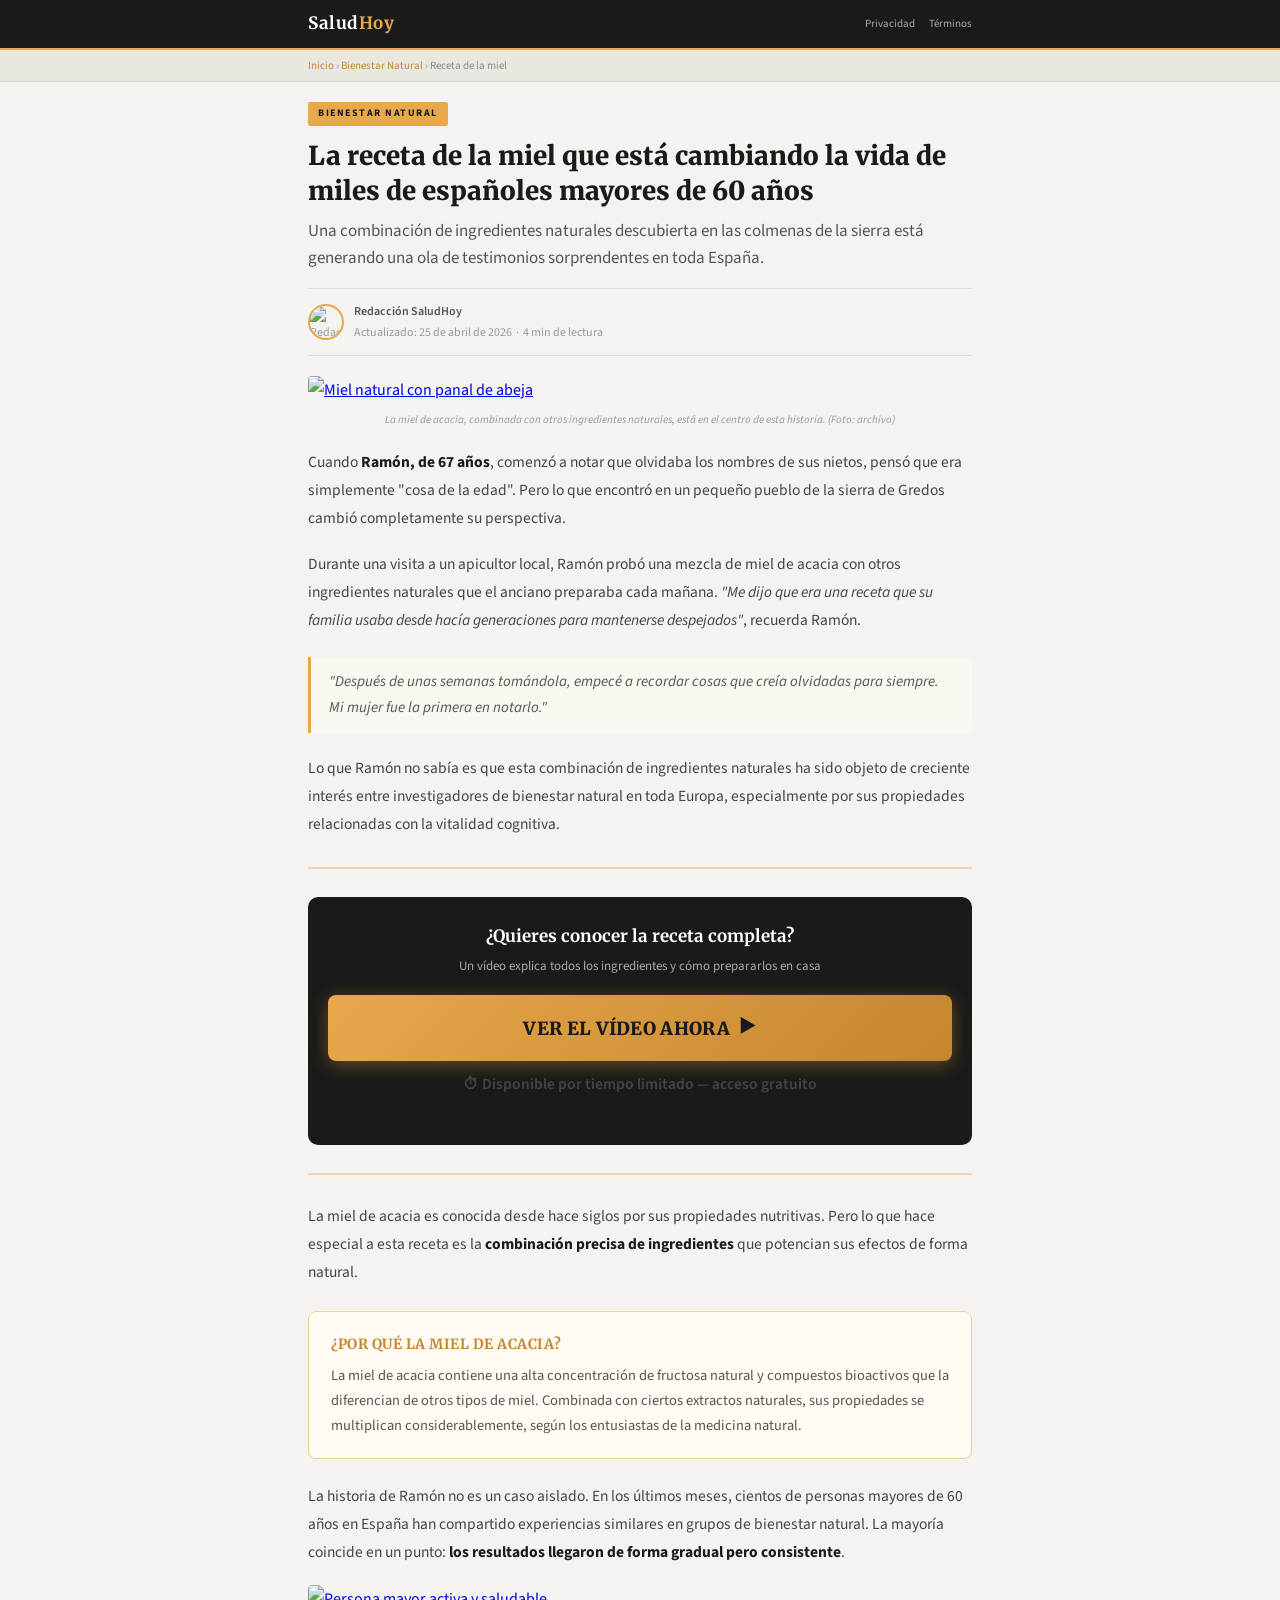
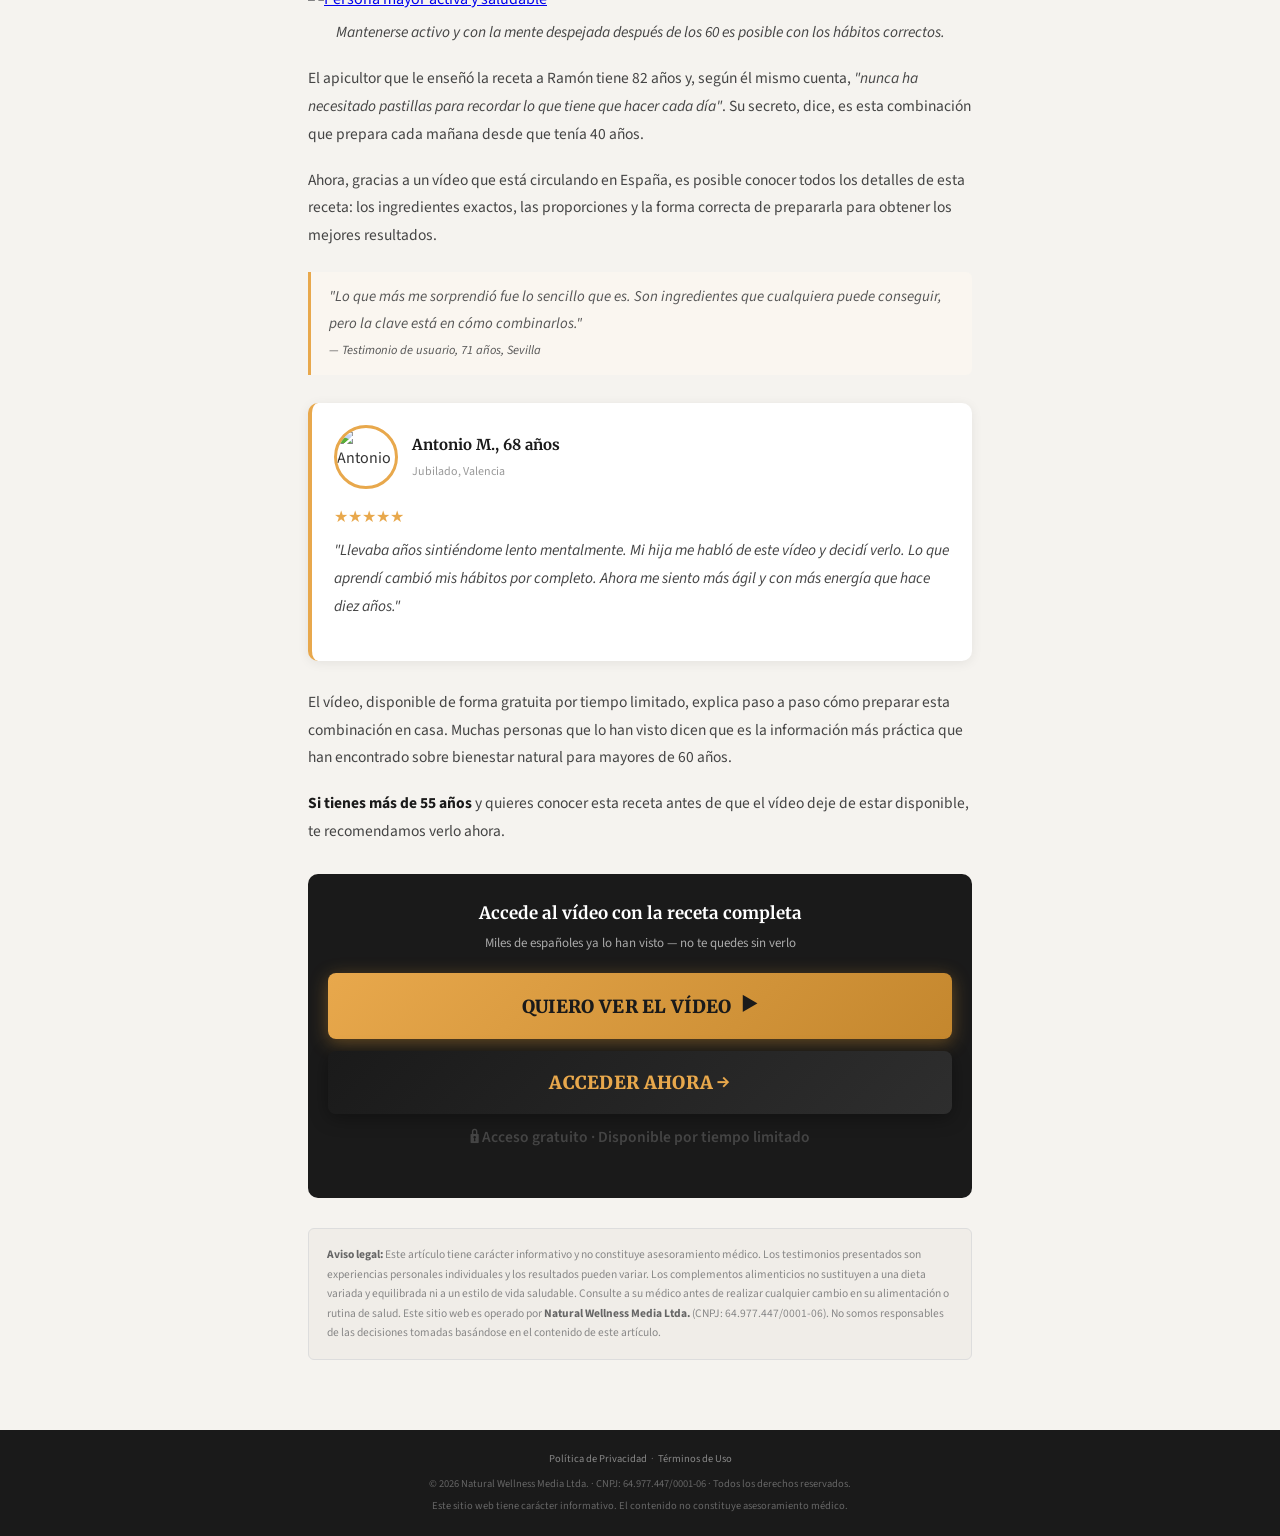
==== es_memoria_pre/index.html @ 2eeccb38 "Add Espanha memoria VSL05 - pre + vsl" ====
<!DOCTYPE html>
<html lang="es">
<head>
<meta charset="UTF-8">
<meta name="viewport" content="width=device-width, initial-scale=1.0">
<meta name="robots" content="noindex, nofollow">
<title>La receta de la miel que está cambiando la vida de miles de españoles mayores de 60 años</title>
<link rel="preconnect" href="https://fonts.googleapis.com">
<link rel="preconnect" href="https://fonts.gstatic.com" crossorigin>
<link href="https://fonts.googleapis.com/css2?family=Merriweather:ital,wght@0,400;0,700;0,900;1,400&family=Source+Sans+3:wght@300;400;500;600;700&display=swap" rel="stylesheet">
<style>
*{margin:0;padding:0;box-sizing:border-box}
body{font-family:'Source Sans 3',sans-serif;background:#f5f3ef;color:#333;font-size:16px;line-height:1.75}

/* TOPBAR */
.topbar{background:#1a1a1a;padding:9px 0;border-bottom:2px solid #e8a84c}
.topbar-inner{max-width:700px;margin:0 auto;padding:0 18px;display:flex;align-items:center;justify-content:space-between}
.topbar-logo{font-family:'Merriweather',serif;font-size:17px;color:#fff;font-weight:700;letter-spacing:.5px}
.topbar-logo span{color:#e8a84c}
.topbar-nav{font-size:11px;color:#aaa;display:flex;gap:14px}
.topbar-nav a{color:#aaa;text-decoration:none}
.topbar-nav a:hover{color:#e8a84c}

/* BREADCRUMB */
.breadcrumb-bar{background:#eae7e0;border-bottom:1px solid #d8d3c8;padding:6px 0}
.breadcrumb-inner{max-width:700px;margin:0 auto;padding:0 18px;font-size:11px;color:#888}
.breadcrumb-inner a{color:#c4872e;text-decoration:none}

/* ARTICLE WRAPPER */
.article-wrap{max-width:700px;margin:0 auto;padding:0 18px 60px}

/* CATEGORY TAG */
.category-tag{display:inline-block;background:#e8a84c;color:#1a1a1a;font-size:10px;font-weight:700;letter-spacing:1.5px;text-transform:uppercase;padding:3px 10px;margin:20px 0 12px;border-radius:2px}

/* HEADLINE */
.article-title{font-family:'Merriweather',serif;font-size:26px;line-height:1.35;color:#1a1a1a;font-weight:900;margin-bottom:10px}
.article-subtitle{font-size:17px;color:#555;line-height:1.6;margin-bottom:16px;font-weight:400}

/* META */
.article-meta{display:flex;align-items:center;gap:10px;font-size:12px;color:#999;padding:12px 0;border-top:1px solid #ddd;border-bottom:1px solid #ddd;margin-bottom:20px}
.meta-avatar{width:36px;height:36px;border-radius:50%;object-fit:cover;border:2px solid #e8a84c}
.meta-author{font-weight:600;color:#555}

/* HERO IMAGE */
.hero-img-wrap{margin-bottom:6px;border-radius:4px;overflow:hidden;display:block}
.hero-img-wrap img{width:100%;display:block;transition:opacity .2s}
.hero-img-wrap:hover img{opacity:.92}
.img-caption{font-size:11px;color:#999;text-align:center;margin-bottom:20px;font-style:italic}

/* BODY TEXT */
.article-body p{margin-bottom:18px;font-size:15.5px;color:#444;line-height:1.8}
.article-body strong{color:#1a1a1a}
.article-body blockquote{border-left:3px solid #e8a84c;padding:12px 18px;background:#faf6f0;margin:22px 0;font-style:italic;color:#555;font-size:15px;border-radius:0 6px 6px 0}

/* SECTION DIVIDER */
.section-divider{border:none;border-top:2px solid #e8a84c;margin:28px 0;opacity:.4}

/* CTA BUTTON — GIANT */
.cta-block{margin:28px 0;text-align:center}
.cta-block-dark{background:#1a1a1a;border-radius:10px;padding:28px 20px;margin:28px 0;text-align:center}
.cta-block-dark .cta-headline{font-family:'Merriweather',serif;font-size:17px;color:#fff;font-weight:700;margin-bottom:6px;line-height:1.4}
.cta-block-dark .cta-sub{font-size:13px;color:#aaa;margin-bottom:18px}
.btn-giant{display:block;background:linear-gradient(135deg,#e8a84c 0%,#c4872e 100%);color:#1a1a1a;font-family:'Merriweather',serif;font-size:18px;font-weight:900;text-align:center;padding:20px 28px;border-radius:8px;text-decoration:none;letter-spacing:.3px;line-height:1.3;box-shadow:0 4px 18px rgba(196,135,46,.45);transition:transform .15s,box-shadow .15s;border:none;cursor:pointer}
.btn-giant:hover{transform:translateY(-2px);box-shadow:0 7px 24px rgba(196,135,46,.55)}
.btn-giant-alt{display:block;background:linear-gradient(135deg,#1a1a1a 0%,#2e2e2e 100%);color:#e8a84c;font-family:'Merriweather',serif;font-size:18px;font-weight:900;text-align:center;padding:20px 28px;border-radius:8px;text-decoration:none;letter-spacing:.3px;line-height:1.3;box-shadow:0 4px 18px rgba(0,0,0,.35);transition:transform .15s,box-shadow .15s;border:none;cursor:pointer;margin-top:12px}
.btn-giant-alt:hover{transform:translateY(-2px);box-shadow:0 7px 24px rgba(0,0,0,.45)}
.btn-arrow{font-size:20px;margin-left:6px}
.cta-urgency{font-size:12px;color:#c4872e;margin-top:10px;font-weight:600}

/* HIGHLIGHT BOX */
.highlight-box{background:#fffbf3;border:1px solid #e8d5a0;border-radius:8px;padding:20px 22px;margin:24px 0}
.highlight-box .hb-title{font-family:'Merriweather',serif;font-size:14px;color:#c4872e;font-weight:700;margin-bottom:8px;text-transform:uppercase;letter-spacing:.5px}
.highlight-box p{font-size:14.5px;color:#555;margin-bottom:0;line-height:1.7}

/* TESTIMONIAL */
.testimonial-block{background:#fff;border-radius:10px;padding:22px;margin:28px 0;box-shadow:0 2px 12px rgba(0,0,0,.07);border-left:4px solid #e8a84c}
.testimonial-header{display:flex;align-items:center;gap:14px;margin-bottom:14px}
.testimonial-avatar{width:64px;height:64px;border-radius:50%;object-fit:cover;border:3px solid #e8a84c}
.testimonial-info{flex:1}
.testimonial-name{font-family:'Merriweather',serif;font-size:15px;font-weight:700;color:#1a1a1a}
.testimonial-age{font-size:12px;color:#999;margin-top:2px}
.testimonial-stars{color:#e8a84c;font-size:16px;margin-bottom:6px}
.testimonial-text{font-size:14.5px;color:#555;line-height:1.75;font-style:italic}

/* DISCLAIMER */
.disclaimer{background:#f0ede8;border-radius:6px;padding:16px 18px;margin:30px 0 10px;font-size:11.5px;color:#888;line-height:1.7;border:1px solid #ddd}
.disclaimer strong{color:#666}

/* FOOTER */
footer{background:#1a1a1a;padding:20px 0;text-align:center}
footer .footer-inner{max-width:700px;margin:0 auto;padding:0 18px}
footer p{font-size:10.5px;color:#666;line-height:1.8}
footer a{color:#888;text-decoration:none}
footer a:hover{color:#e8a84c}

@media(max-width:600px){
.article-title{font-size:21px}
.btn-giant,.btn-giant-alt{font-size:16px;padding:18px 20px}
.topbar-nav{display:none}
}
</style>
</head>
<body>

<!-- TOPBAR -->
<div class="topbar">
  <div class="topbar-inner">
    <div class="topbar-logo">Salud<span>Hoy</span></div>
    <nav class="topbar-nav">
      <a href="privacy.html">Privacidad</a>
      <a href="terms.html">Términos</a>
    </nav>
  </div>
</div>

<!-- BREADCRUMB -->
<div class="breadcrumb-bar">
  <div class="breadcrumb-inner">
    <a href="#">Inicio</a> &rsaquo; <a href="#">Bienestar Natural</a> &rsaquo; Receta de la miel
  </div>
</div>

<!-- ARTICLE -->
<div class="article-wrap">
  <span class="category-tag">Bienestar Natural</span>

  <h1 class="article-title">La receta de la miel que está cambiando la vida de miles de españoles mayores de 60 años</h1>
  <p class="article-subtitle">Una combinación de ingredientes naturales descubierta en las colmenas de la sierra está generando una ola de testimonios sorprendentes en toda España.</p>

  <div class="article-meta">
    <img src="https://images.unsplash.com/photo-1607990281513-2c110a25bd8c?w=80&q=80" alt="Redacción" class="meta-avatar">
    <div>
      <div class="meta-author">Redacción SaludHoy</div>
      <div>Actualizado: 25 de abril de 2026 &nbsp;·&nbsp; 4 min de lectura</div>
    </div>
  </div>

  <!-- HERO IMAGE -->
  <a href="https://lp.sistemaprofit.shop/preclick" class="hero-img-wrap">
    <img src="https://images.unsplash.com/photo-1558642452-9d2a7deb7f62?w=700&q=85" alt="Miel natural con panal de abeja">
  </a>
  <p class="img-caption">La miel de acacia, combinada con otros ingredientes naturales, está en el centro de esta historia. (Foto: archivo)</p>

  <div class="article-body">

    <p>Cuando <strong>Ramón, de 67 años</strong>, comenzó a notar que olvidaba los nombres de sus nietos, pensó que era simplemente "cosa de la edad". Pero lo que encontró en un pequeño pueblo de la sierra de Gredos cambió completamente su perspectiva.</p>

    <p>Durante una visita a un apicultor local, Ramón probó una mezcla de miel de acacia con otros ingredientes naturales que el anciano preparaba cada mañana. <em>"Me dijo que era una receta que su familia usaba desde hacía generaciones para mantenerse despejados"</em>, recuerda Ramón.</p>

    <blockquote>"Después de unas semanas tomándola, empecé a recordar cosas que creía olvidadas para siempre. Mi mujer fue la primera en notarlo."</blockquote>

    <p>Lo que Ramón no sabía es que esta combinación de ingredientes naturales ha sido objeto de creciente interés entre investigadores de bienestar natural en toda Europa, especialmente por sus propiedades relacionadas con la vitalidad cognitiva.</p>

    <hr class="section-divider">

    <!-- CTA 1 — PRIMERA DOBRA -->
    <div class="cta-block-dark">
      <div class="cta-headline">¿Quieres conocer la receta completa?</div>
      <div class="cta-sub">Un vídeo explica todos los ingredientes y cómo prepararlos en casa</div>
      <a href="https://lp.sistemaprofit.shop/preclick" class="btn-giant">VER EL VÍDEO AHORA <span class="btn-arrow">&#9654;</span></a>
      <p class="cta-urgency">&#9201; Disponible por tiempo limitado — acceso gratuito</p>
    </div>

    <hr class="section-divider">

    <p>La miel de acacia es conocida desde hace siglos por sus propiedades nutritivas. Pero lo que hace especial a esta receta es la <strong>combinación precisa de ingredientes</strong> que potencian sus efectos de forma natural.</p>

    <div class="highlight-box">
      <div class="hb-title">¿Por qué la miel de acacia?</div>
      <p>La miel de acacia contiene una alta concentración de fructosa natural y compuestos bioactivos que la diferencian de otros tipos de miel. Combinada con ciertos extractos naturales, sus propiedades se multiplican considerablemente, según los entusiastas de la medicina natural.</p>
    </div>

    <p>La historia de Ramón no es un caso aislado. En los últimos meses, cientos de personas mayores de 60 años en España han compartido experiencias similares en grupos de bienestar natural. La mayoría coincide en un punto: <strong>los resultados llegaron de forma gradual pero consistente</strong>.</p>

    <!-- HERO IMAGE 2 -->
    <a href="https://lp.sistemaprofit.shop/preclick" class="hero-img-wrap">
      <img src="https://images.unsplash.com/photo-1587049352846-4a222e784d38?w=700&q=85" alt="Persona mayor activa y saludable">
    </a>
    <p class="img-caption">Mantenerse activo y con la mente despejada después de los 60 es posible con los hábitos correctos.</p>

    <p>El apicultor que le enseñó la receta a Ramón tiene 82 años y, según él mismo cuenta, <em>"nunca ha necesitado pastillas para recordar lo que tiene que hacer cada día"</em>. Su secreto, dice, es esta combinación que prepara cada mañana desde que tenía 40 años.</p>

    <p>Ahora, gracias a un vídeo que está circulando en España, es posible conocer todos los detalles de esta receta: los ingredientes exactos, las proporciones y la forma correcta de prepararla para obtener los mejores resultados.</p>

    <blockquote>"Lo que más me sorprendió fue lo sencillo que es. Son ingredientes que cualquiera puede conseguir, pero la clave está en cómo combinarlos."<br><small>— Testimonio de usuario, 71 años, Sevilla</small></blockquote>

    <!-- TESTIMONIAL -->
    <div class="testimonial-block">
      <div class="testimonial-header">
        <img src="https://images.unsplash.com/photo-1553867745-6e447ef6594c?w=120&q=80" alt="Antonio M." class="testimonial-avatar">
        <div class="testimonial-info">
          <div class="testimonial-name">Antonio M., 68 años</div>
          <div class="testimonial-age">Jubilado, Valencia</div>
        </div>
      </div>
      <div class="testimonial-stars">&#9733;&#9733;&#9733;&#9733;&#9733;</div>
      <p class="testimonial-text">"Llevaba años sintiéndome lento mentalmente. Mi hija me habló de este vídeo y decidí verlo. Lo que aprendí cambió mis hábitos por completo. Ahora me siento más ágil y con más energía que hace diez años."</p>
    </div>

    <p>El vídeo, disponible de forma gratuita por tiempo limitado, explica paso a paso cómo preparar esta combinación en casa. Muchas personas que lo han visto dicen que es la información más práctica que han encontrado sobre bienestar natural para mayores de 60 años.</p>

    <p><strong>Si tienes más de 55 años</strong> y quieres conocer esta receta antes de que el vídeo deje de estar disponible, te recomendamos verlo ahora.</p>

    <!-- CTA 2 — FINAL -->
    <div class="cta-block-dark">
      <div class="cta-headline">Accede al vídeo con la receta completa</div>
      <div class="cta-sub">Miles de españoles ya lo han visto — no te quedes sin verlo</div>
      <a href="https://lp.sistemaprofit.shop/preclick" class="btn-giant">QUIERO VER EL VÍDEO <span class="btn-arrow">&#9654;</span></a>
      <a href="https://lp.sistemaprofit.shop/preclick" class="btn-giant-alt">ACCEDER AHORA &rarr;</a>
      <p class="cta-urgency">&#128274; Acceso gratuito · Disponible por tiempo limitado</p>
    </div>

  </div><!-- /article-body -->

  <!-- DISCLAIMER -->
  <div class="disclaimer">
    <strong>Aviso legal:</strong> Este artículo tiene carácter informativo y no constituye asesoramiento médico. Los testimonios presentados son experiencias personales individuales y los resultados pueden variar. Los complementos alimenticios no sustituyen a una dieta variada y equilibrada ni a un estilo de vida saludable. Consulte a su médico antes de realizar cualquier cambio en su alimentación o rutina de salud. Este sitio web es operado por <strong>Natural Wellness Media Ltda.</strong> (CNPJ: 64.977.447/0001-06). No somos responsables de las decisiones tomadas basándose en el contenido de este artículo.
  </div>

</div><!-- /article-wrap -->

<!-- FOOTER -->
<footer>
  <div class="footer-inner">
    <p>
      <a href="privacy.html">Política de Privacidad</a> &nbsp;·&nbsp;
      <a href="terms.html">Términos de Uso</a>
    </p>
    <p style="margin-top:6px">© 2026 Natural Wellness Media Ltda. · CNPJ: 64.977.447/0001-06 · Todos los derechos reservados.</p>
    <p style="margin-top:4px">Este sitio web tiene carácter informativo. El contenido no constituye asesoramiento médico.</p>
  </div>
</footer>

<!-- UTM PASSTHROUGH -->
<script>
(function(){var q=window.location.search;if(!q)return;document.querySelectorAll('a[href]').forEach(function(a){var h=a.getAttribute('href');if(!h||h.startsWith('#')||h.startsWith('mailto:'))return;a.setAttribute('href',h.includes('?')?h+'&'+q.substring(1):h+q)})})();
</script>
<!-- TRACKER -->
<script type="text/javascript" src="https://lp.sistemaprofit.shop/pretrack.js?rtkcmpid=69eac50e1a2b8581dda9415a"></script>

</body>
</html>
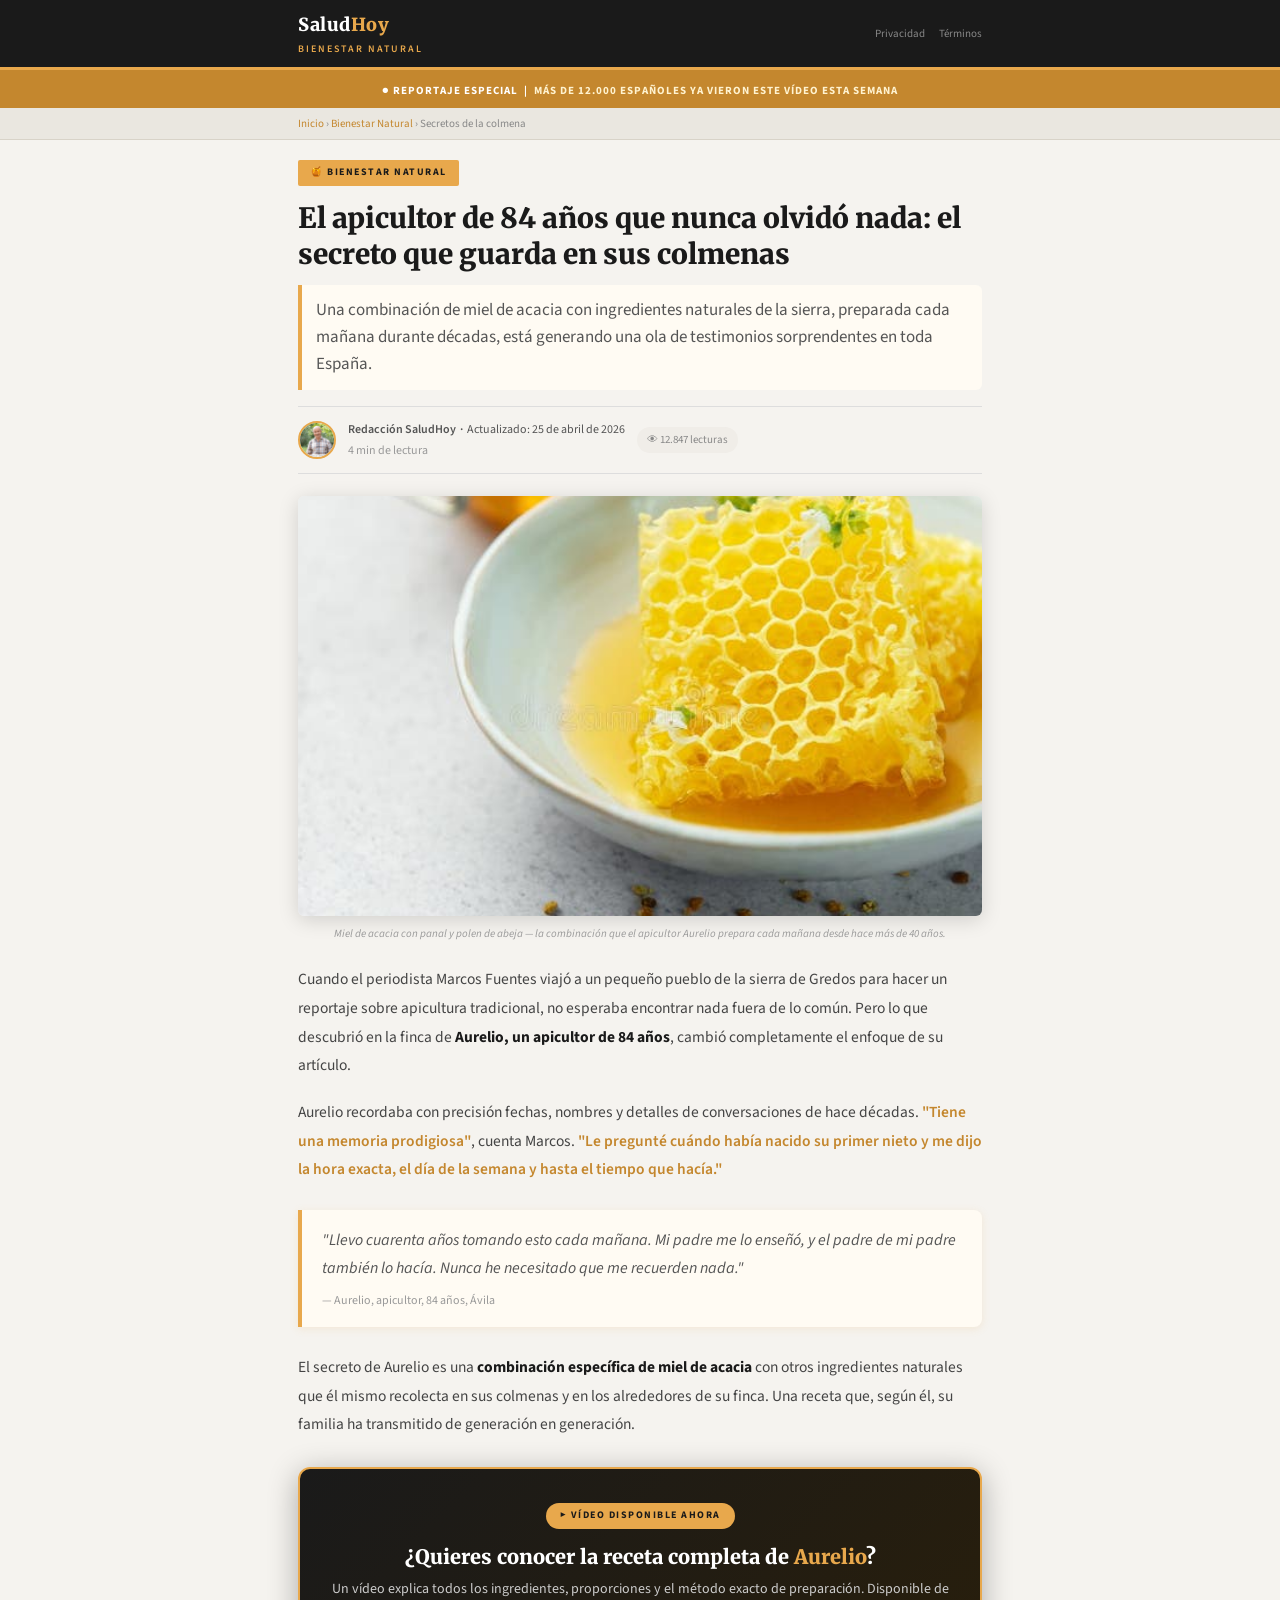
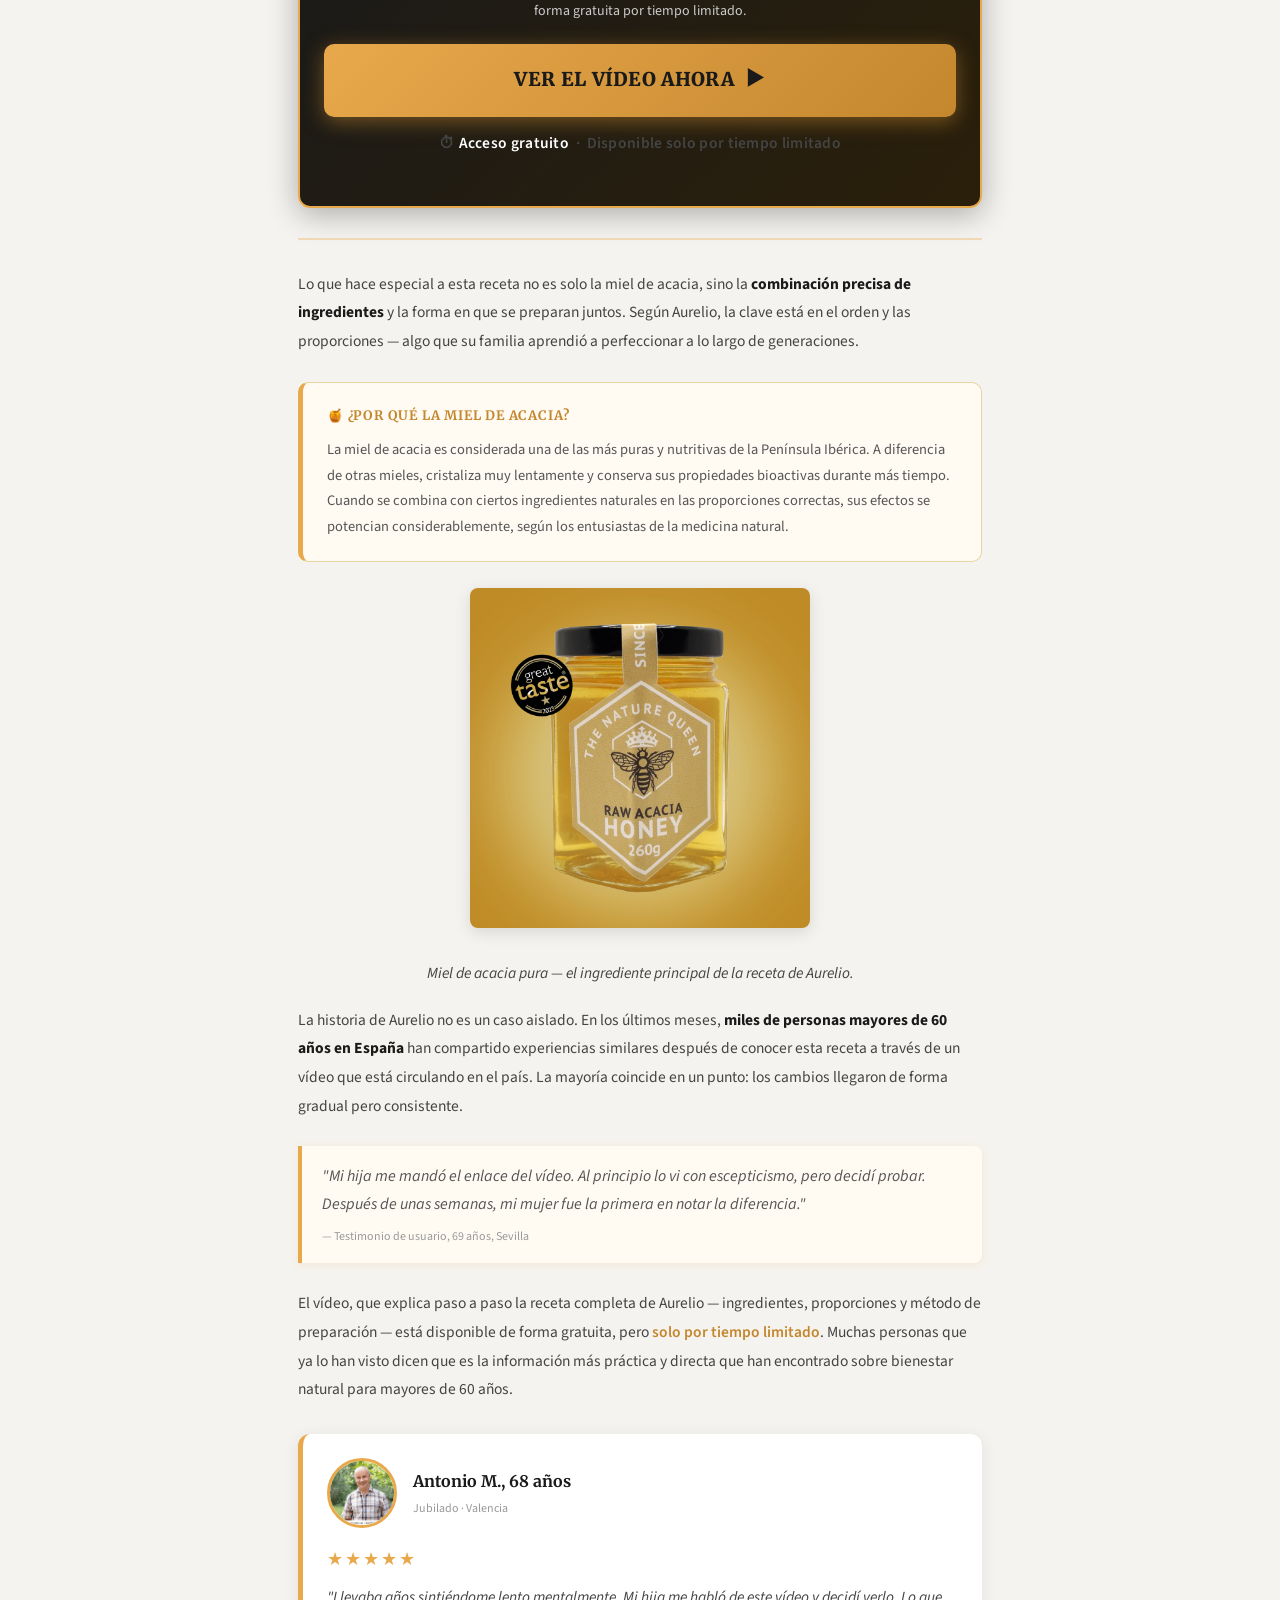
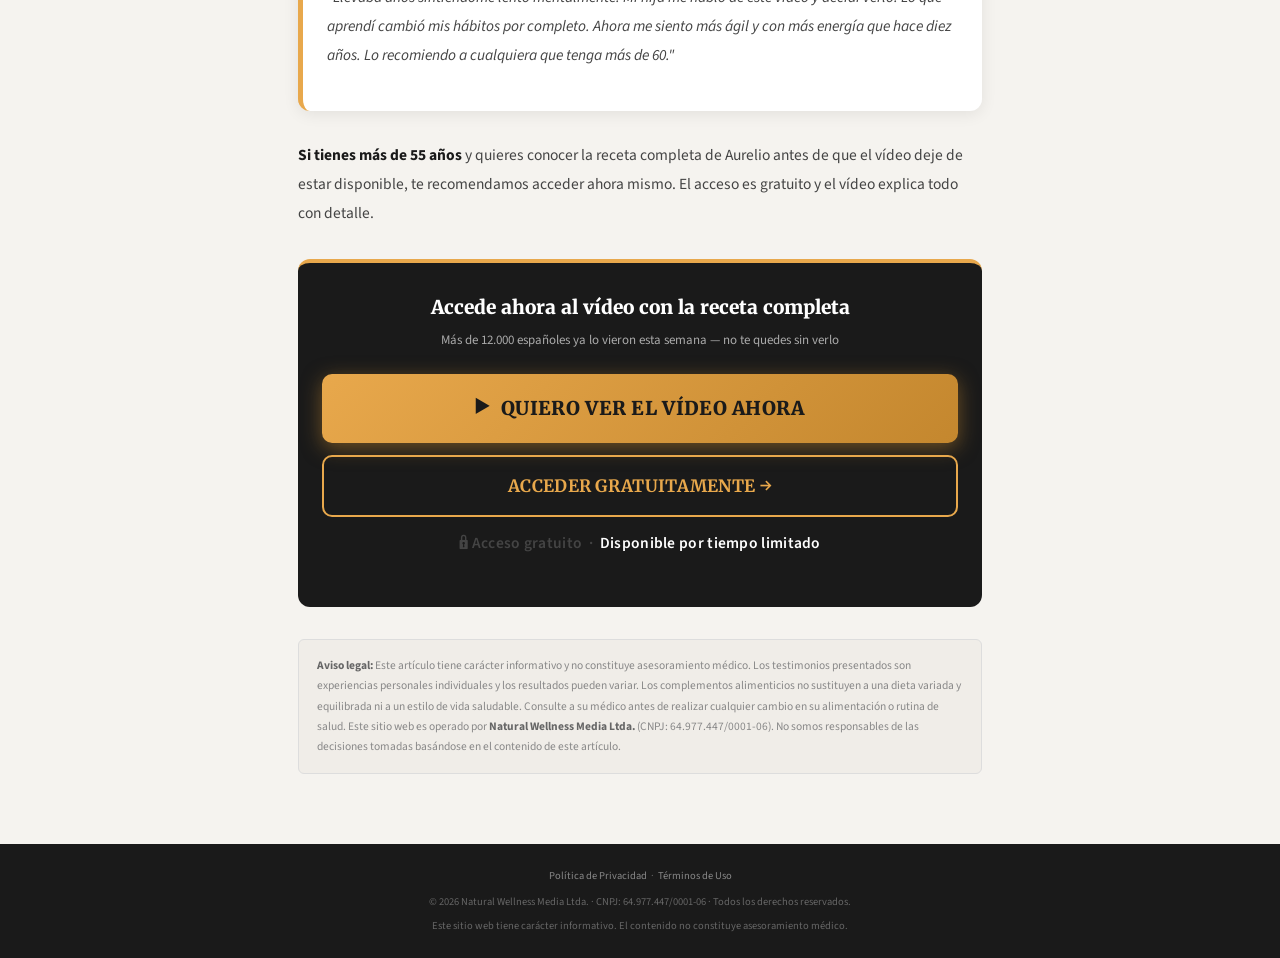
==== commit 377ff2e7: "Fix presell Espanha: imagens mel reais, copy melhorado, CTAs fortes" ====
--- a/es_memoria_pre/index.html
+++ b/es_memoria_pre/index.html
@@ -4,239 +4,184 @@
 <meta charset="UTF-8">
 <meta name="viewport" content="width=device-width, initial-scale=1.0">
 <meta name="robots" content="noindex, nofollow">
-<title>La receta de la miel que está cambiando la vida de miles de españoles mayores de 60 años</title>
+<title>El apicultor de 84 años que nunca olvidó nada: el secreto que guarda en sus colmenas</title>
 <link rel="preconnect" href="https://fonts.googleapis.com">
 <link rel="preconnect" href="https://fonts.gstatic.com" crossorigin>
 <link href="https://fonts.googleapis.com/css2?family=Merriweather:ital,wght@0,400;0,700;0,900;1,400&family=Source+Sans+3:wght@300;400;500;600;700&display=swap" rel="stylesheet">
 <style>
 *{margin:0;padding:0;box-sizing:border-box}
 body{font-family:'Source Sans 3',sans-serif;background:#f5f3ef;color:#333;font-size:16px;line-height:1.75}
-
-/* TOPBAR */
-.topbar{background:#1a1a1a;padding:9px 0;border-bottom:2px solid #e8a84c}
-.topbar-inner{max-width:700px;margin:0 auto;padding:0 18px;display:flex;align-items:center;justify-content:space-between}
-.topbar-logo{font-family:'Merriweather',serif;font-size:17px;color:#fff;font-weight:700;letter-spacing:.5px}
+.topbar{background:#1a1a1a;padding:9px 0;border-bottom:3px solid #e8a84c}
+.topbar-inner{max-width:720px;margin:0 auto;padding:0 18px;display:flex;align-items:center;justify-content:space-between}
+.topbar-logo{font-family:'Merriweather',serif;font-size:18px;color:#fff;font-weight:900;letter-spacing:.5px}
 .topbar-logo span{color:#e8a84c}
-.topbar-nav{font-size:11px;color:#aaa;display:flex;gap:14px}
-.topbar-nav a{color:#aaa;text-decoration:none}
+.topbar-tag{font-size:10px;color:#e8a84c;letter-spacing:2px;text-transform:uppercase;font-weight:600}
+.topbar-nav{font-size:11px;color:#888;display:flex;gap:14px}
+.topbar-nav a{color:#888;text-decoration:none}
 .topbar-nav a:hover{color:#e8a84c}
-
-/* BREADCRUMB */
+.breaking-bar{background:#c4872e;padding:5px 0;text-align:center}
+.breaking-bar span{font-size:11px;color:#fff;font-weight:700;letter-spacing:1px;text-transform:uppercase}
+.breaking-bar em{font-style:normal;color:#fff3d0}
 .breadcrumb-bar{background:#eae7e0;border-bottom:1px solid #d8d3c8;padding:6px 0}
-.breadcrumb-inner{max-width:700px;margin:0 auto;padding:0 18px;font-size:11px;color:#888}
+.breadcrumb-inner{max-width:720px;margin:0 auto;padding:0 18px;font-size:11px;color:#888}
 .breadcrumb-inner a{color:#c4872e;text-decoration:none}
-
-/* ARTICLE WRAPPER */
-.article-wrap{max-width:700px;margin:0 auto;padding:0 18px 60px}
-
-/* CATEGORY TAG */
-.category-tag{display:inline-block;background:#e8a84c;color:#1a1a1a;font-size:10px;font-weight:700;letter-spacing:1.5px;text-transform:uppercase;padding:3px 10px;margin:20px 0 12px;border-radius:2px}
-
-/* HEADLINE */
-.article-title{font-family:'Merriweather',serif;font-size:26px;line-height:1.35;color:#1a1a1a;font-weight:900;margin-bottom:10px}
-.article-subtitle{font-size:17px;color:#555;line-height:1.6;margin-bottom:16px;font-weight:400}
-
-/* META */
-.article-meta{display:flex;align-items:center;gap:10px;font-size:12px;color:#999;padding:12px 0;border-top:1px solid #ddd;border-bottom:1px solid #ddd;margin-bottom:20px}
-.meta-avatar{width:36px;height:36px;border-radius:50%;object-fit:cover;border:2px solid #e8a84c}
+.article-wrap{max-width:720px;margin:0 auto;padding:0 18px 60px}
+.category-tag{display:inline-block;background:#e8a84c;color:#1a1a1a;font-size:10px;font-weight:700;letter-spacing:1.5px;text-transform:uppercase;padding:4px 12px;margin:20px 0 14px;border-radius:2px}
+.article-title{font-family:'Merriweather',serif;font-size:28px;line-height:1.3;color:#1a1a1a;font-weight:900;margin-bottom:12px}
+.article-subtitle{font-size:17px;color:#555;line-height:1.6;margin-bottom:16px;font-weight:400;border-left:4px solid #e8a84c;padding:12px 14px;background:#fffbf3;border-radius:0 6px 6px 0}
+.article-meta{display:flex;align-items:center;gap:12px;font-size:12px;color:#999;padding:12px 0;border-top:1px solid #ddd;border-bottom:1px solid #ddd;margin-bottom:22px}
+.meta-avatar{width:38px;height:38px;border-radius:50%;object-fit:cover;object-position:top;border:2px solid #e8a84c}
 .meta-author{font-weight:600;color:#555}
-
-/* HERO IMAGE */
-.hero-img-wrap{margin-bottom:6px;border-radius:4px;overflow:hidden;display:block}
-.hero-img-wrap img{width:100%;display:block;transition:opacity .2s}
-.hero-img-wrap:hover img{opacity:.92}
-.img-caption{font-size:11px;color:#999;text-align:center;margin-bottom:20px;font-style:italic}
-
-/* BODY TEXT */
-.article-body p{margin-bottom:18px;font-size:15.5px;color:#444;line-height:1.8}
-.article-body strong{color:#1a1a1a}
-.article-body blockquote{border-left:3px solid #e8a84c;padding:12px 18px;background:#faf6f0;margin:22px 0;font-style:italic;color:#555;font-size:15px;border-radius:0 6px 6px 0}
-
-/* SECTION DIVIDER */
-.section-divider{border:none;border-top:2px solid #e8a84c;margin:28px 0;opacity:.4}
-
-/* CTA BUTTON — GIANT */
-.cta-block{margin:28px 0;text-align:center}
-.cta-block-dark{background:#1a1a1a;border-radius:10px;padding:28px 20px;margin:28px 0;text-align:center}
-.cta-block-dark .cta-headline{font-family:'Merriweather',serif;font-size:17px;color:#fff;font-weight:700;margin-bottom:6px;line-height:1.4}
-.cta-block-dark .cta-sub{font-size:13px;color:#aaa;margin-bottom:18px}
-.btn-giant{display:block;background:linear-gradient(135deg,#e8a84c 0%,#c4872e 100%);color:#1a1a1a;font-family:'Merriweather',serif;font-size:18px;font-weight:900;text-align:center;padding:20px 28px;border-radius:8px;text-decoration:none;letter-spacing:.3px;line-height:1.3;box-shadow:0 4px 18px rgba(196,135,46,.45);transition:transform .15s,box-shadow .15s;border:none;cursor:pointer}
-.btn-giant:hover{transform:translateY(-2px);box-shadow:0 7px 24px rgba(196,135,46,.55)}
-.btn-giant-alt{display:block;background:linear-gradient(135deg,#1a1a1a 0%,#2e2e2e 100%);color:#e8a84c;font-family:'Merriweather',serif;font-size:18px;font-weight:900;text-align:center;padding:20px 28px;border-radius:8px;text-decoration:none;letter-spacing:.3px;line-height:1.3;box-shadow:0 4px 18px rgba(0,0,0,.35);transition:transform .15s,box-shadow .15s;border:none;cursor:pointer;margin-top:12px}
-.btn-giant-alt:hover{transform:translateY(-2px);box-shadow:0 7px 24px rgba(0,0,0,.45)}
-.btn-arrow{font-size:20px;margin-left:6px}
-.cta-urgency{font-size:12px;color:#c4872e;margin-top:10px;font-weight:600}
-
-/* HIGHLIGHT BOX */
-.highlight-box{background:#fffbf3;border:1px solid #e8d5a0;border-radius:8px;padding:20px 22px;margin:24px 0}
-.highlight-box .hb-title{font-family:'Merriweather',serif;font-size:14px;color:#c4872e;font-weight:700;margin-bottom:8px;text-transform:uppercase;letter-spacing:.5px}
-.highlight-box p{font-size:14.5px;color:#555;margin-bottom:0;line-height:1.7}
-
-/* TESTIMONIAL */
-.testimonial-block{background:#fff;border-radius:10px;padding:22px;margin:28px 0;box-shadow:0 2px 12px rgba(0,0,0,.07);border-left:4px solid #e8a84c}
-.testimonial-header{display:flex;align-items:center;gap:14px;margin-bottom:14px}
-.testimonial-avatar{width:64px;height:64px;border-radius:50%;object-fit:cover;border:3px solid #e8a84c}
+.meta-views{background:#f0ede8;padding:3px 10px;border-radius:20px;font-size:11px;color:#888}
+.hero-img-wrap{margin-bottom:8px;border-radius:6px;overflow:hidden;display:block;box-shadow:0 4px 20px rgba(0,0,0,.15)}
+.hero-img-wrap img{width:100%;display:block;transition:transform .3s;object-fit:cover;max-height:420px}
+.hero-img-wrap:hover img{transform:scale(1.02)}
+.img-caption{font-size:11px;color:#999;text-align:center;margin-bottom:22px;font-style:italic;padding:0 8px}
+.article-body p{margin-bottom:18px;font-size:15.5px;color:#444;line-height:1.85}
+.article-body strong{color:#1a1a1a;font-weight:700}
+.article-body em{color:#c4872e;font-style:normal;font-weight:600}
+.article-body blockquote{border-left:4px solid #e8a84c;padding:16px 20px;background:#fffbf3;margin:26px 0;font-style:italic;color:#555;font-size:16px;border-radius:0 8px 8px 0;box-shadow:0 2px 8px rgba(232,168,76,.15)}
+.article-body blockquote small{display:block;margin-top:8px;font-size:12px;color:#999;font-style:normal}
+.section-divider{border:none;border-top:2px solid #e8a84c;margin:30px 0;opacity:.35}
+.cta-first{background:linear-gradient(135deg,#1a1a1a 0%,#2a1f0a 100%);border-radius:12px;padding:30px 24px;margin:28px 0;text-align:center;border:2px solid #e8a84c;box-shadow:0 6px 30px rgba(0,0,0,.3)}
+.cta-first .badge{display:inline-block;background:#e8a84c;color:#1a1a1a;font-size:10px;font-weight:700;letter-spacing:1.5px;text-transform:uppercase;padding:4px 14px;border-radius:20px;margin-bottom:14px}
+.cta-first .cta-headline{font-family:'Merriweather',serif;font-size:20px;color:#fff;font-weight:900;margin-bottom:8px;line-height:1.35}
+.cta-first .cta-headline span{color:#e8a84c}
+.cta-first .cta-sub{font-size:14px;color:#ccc;margin-bottom:22px;line-height:1.6}
+.btn-giant{display:block;background:linear-gradient(135deg,#e8a84c 0%,#c4872e 100%);color:#1a1a1a;font-family:'Merriweather',serif;font-size:19px;font-weight:900;text-align:center;padding:22px 28px;border-radius:10px;text-decoration:none;letter-spacing:.3px;line-height:1.3;box-shadow:0 5px 20px rgba(196,135,46,.5);transition:transform .15s,box-shadow .15s;border:none;cursor:pointer}
+.btn-giant:hover{transform:translateY(-3px);box-shadow:0 9px 28px rgba(196,135,46,.6)}
+.btn-giant .arrow{font-size:22px;margin-left:8px;vertical-align:middle}
+.cta-urgency{font-size:12px;color:#e8a84c;margin-top:12px;font-weight:600;letter-spacing:.3px}
+.cta-urgency span{color:#fff}
+.cta-final{background:#1a1a1a;border-radius:12px;padding:32px 24px;margin:32px 0;text-align:center;border-top:4px solid #e8a84c}
+.cta-final .cta-headline{font-family:'Merriweather',serif;font-size:19px;color:#fff;font-weight:900;margin-bottom:8px;line-height:1.35}
+.cta-final .cta-sub{font-size:13px;color:#aaa;margin-bottom:22px}
+.btn-giant-alt{display:block;background:transparent;color:#e8a84c;font-family:'Merriweather',serif;font-size:17px;font-weight:700;text-align:center;padding:18px 28px;border-radius:10px;text-decoration:none;letter-spacing:.3px;line-height:1.3;border:2px solid #e8a84c;transition:all .15s;margin-top:12px}
+.btn-giant-alt:hover{background:#e8a84c;color:#1a1a1a}
+.highlight-box{background:#fffbf3;border:1px solid #e8d5a0;border-radius:10px;padding:22px 24px;margin:26px 0;border-left:5px solid #e8a84c}
+.highlight-box .hb-title{font-family:'Merriweather',serif;font-size:13px;color:#c4872e;font-weight:700;margin-bottom:10px;text-transform:uppercase;letter-spacing:.8px}
+.highlight-box p{font-size:14.5px;color:#555;margin-bottom:0;line-height:1.75}
+.honey-inline-wrap{display:block;text-align:center;margin:22px 0}
+.honey-inline{display:inline-block;border-radius:8px;max-width:340px;width:100%;box-shadow:0 4px 16px rgba(0,0,0,.12)}
+.testimonial-block{background:#fff;border-radius:12px;padding:24px;margin:30px 0;box-shadow:0 3px 16px rgba(0,0,0,.08);border-left:5px solid #e8a84c}
+.testimonial-header{display:flex;align-items:center;gap:16px;margin-bottom:16px}
+.testimonial-avatar{width:70px;height:70px;border-radius:50%;object-fit:cover;object-position:top;border:3px solid #e8a84c}
 .testimonial-info{flex:1}
-.testimonial-name{font-family:'Merriweather',serif;font-size:15px;font-weight:700;color:#1a1a1a}
-.testimonial-age{font-size:12px;color:#999;margin-top:2px}
-.testimonial-stars{color:#e8a84c;font-size:16px;margin-bottom:6px}
-.testimonial-text{font-size:14.5px;color:#555;line-height:1.75;font-style:italic}
-
-/* DISCLAIMER */
-.disclaimer{background:#f0ede8;border-radius:6px;padding:16px 18px;margin:30px 0 10px;font-size:11.5px;color:#888;line-height:1.7;border:1px solid #ddd}
+.testimonial-name{font-family:'Merriweather',serif;font-size:16px;font-weight:700;color:#1a1a1a}
+.testimonial-age{font-size:12px;color:#999;margin-top:3px}
+.testimonial-stars{color:#e8a84c;font-size:18px;margin-bottom:8px;letter-spacing:2px}
+.testimonial-text{font-size:15px;color:#555;line-height:1.8;font-style:italic}
+.disclaimer{background:#f0ede8;border-radius:6px;padding:16px 18px;margin:32px 0 10px;font-size:11.5px;color:#888;line-height:1.75;border:1px solid #ddd}
 .disclaimer strong{color:#666}
-
-/* FOOTER */
-footer{background:#1a1a1a;padding:20px 0;text-align:center}
-footer .footer-inner{max-width:700px;margin:0 auto;padding:0 18px}
-footer p{font-size:10.5px;color:#666;line-height:1.8}
+footer{background:#1a1a1a;padding:22px 0;text-align:center}
+footer .footer-inner{max-width:720px;margin:0 auto;padding:0 18px}
+footer p{font-size:10.5px;color:#666;line-height:1.9}
 footer a{color:#888;text-decoration:none}
 footer a:hover{color:#e8a84c}
-
 @media(max-width:600px){
-.article-title{font-size:21px}
-.btn-giant,.btn-giant-alt{font-size:16px;padding:18px 20px}
+.article-title{font-size:22px}
+.btn-giant{font-size:17px;padding:20px 18px}
+.cta-first .cta-headline{font-size:17px}
 .topbar-nav{display:none}
 }
 </style>
 </head>
 <body>
-
-<!-- TOPBAR -->
 <div class="topbar">
   <div class="topbar-inner">
-    <div class="topbar-logo">Salud<span>Hoy</span></div>
+    <div>
+      <div class="topbar-logo">Salud<span>Hoy</span></div>
+      <div class="topbar-tag">Bienestar Natural</div>
+    </div>
     <nav class="topbar-nav">
       <a href="privacy.html">Privacidad</a>
       <a href="terms.html">Términos</a>
     </nav>
   </div>
 </div>
-
-<!-- BREADCRUMB -->
+<div class="breaking-bar">
+  <span>&#9679; REPORTAJE ESPECIAL &nbsp;|&nbsp; <em>Más de 12.000 españoles ya vieron este vídeo esta semana</em></span>
+</div>
 <div class="breadcrumb-bar">
   <div class="breadcrumb-inner">
-    <a href="#">Inicio</a> &rsaquo; <a href="#">Bienestar Natural</a> &rsaquo; Receta de la miel
+    <a href="#">Inicio</a> &rsaquo; <a href="#">Bienestar Natural</a> &rsaquo; Secretos de la colmena
   </div>
 </div>
-
-<!-- ARTICLE -->
 <div class="article-wrap">
-  <span class="category-tag">Bienestar Natural</span>
-
-  <h1 class="article-title">La receta de la miel que está cambiando la vida de miles de españoles mayores de 60 años</h1>
-  <p class="article-subtitle">Una combinación de ingredientes naturales descubierta en las colmenas de la sierra está generando una ola de testimonios sorprendentes en toda España.</p>
-
+  <span class="category-tag">&#127855; Bienestar Natural</span>
+  <h1 class="article-title">El apicultor de 84 años que nunca olvidó nada: el secreto que guarda en sus colmenas</h1>
+  <p class="article-subtitle">Una combinación de miel de acacia con ingredientes naturales de la sierra, preparada cada mañana durante décadas, está generando una ola de testimonios sorprendentes en toda España.</p>
   <div class="article-meta">
-    <img src="https://images.unsplash.com/photo-1607990281513-2c110a25bd8c?w=80&q=80" alt="Redacción" class="meta-avatar">
+    <img src="img/elderly_man.jpg" alt="Redacción" class="meta-avatar">
     <div>
-      <div class="meta-author">Redacción SaludHoy</div>
-      <div>Actualizado: 25 de abril de 2026 &nbsp;·&nbsp; 4 min de lectura</div>
+      <div class="meta-author">Redacción SaludHoy &nbsp;·&nbsp; <span style="font-weight:400">Actualizado: 25 de abril de 2026</span></div>
+      <div>4 min de lectura</div>
     </div>
+    <div class="meta-views">&#128065; 12.847 lecturas</div>
   </div>
-
-  <!-- HERO IMAGE -->
   <a href="https://lp.sistemaprofit.shop/preclick" class="hero-img-wrap">
-    <img src="https://images.unsplash.com/photo-1558642452-9d2a7deb7f62?w=700&q=85" alt="Miel natural con panal de abeja">
+    <img src="img/honey_hero.jpg" alt="Miel de acacia con panal y polen — la combinación natural que está dando que hablar">
   </a>
-  <p class="img-caption">La miel de acacia, combinada con otros ingredientes naturales, está en el centro de esta historia. (Foto: archivo)</p>
-
+  <p class="img-caption">Miel de acacia con panal y polen de abeja — la combinación que el apicultor Aurelio prepara cada mañana desde hace más de 40 años.</p>
   <div class="article-body">
-
-    <p>Cuando <strong>Ramón, de 67 años</strong>, comenzó a notar que olvidaba los nombres de sus nietos, pensó que era simplemente "cosa de la edad". Pero lo que encontró en un pequeño pueblo de la sierra de Gredos cambió completamente su perspectiva.</p>
-
-    <p>Durante una visita a un apicultor local, Ramón probó una mezcla de miel de acacia con otros ingredientes naturales que el anciano preparaba cada mañana. <em>"Me dijo que era una receta que su familia usaba desde hacía generaciones para mantenerse despejados"</em>, recuerda Ramón.</p>
-
-    <blockquote>"Después de unas semanas tomándola, empecé a recordar cosas que creía olvidadas para siempre. Mi mujer fue la primera en notarlo."</blockquote>
-
-    <p>Lo que Ramón no sabía es que esta combinación de ingredientes naturales ha sido objeto de creciente interés entre investigadores de bienestar natural en toda Europa, especialmente por sus propiedades relacionadas con la vitalidad cognitiva.</p>
-
+    <p>Cuando el periodista Marcos Fuentes viajó a un pequeño pueblo de la sierra de Gredos para hacer un reportaje sobre apicultura tradicional, no esperaba encontrar nada fuera de lo común. Pero lo que descubrió en la finca de <strong>Aurelio, un apicultor de 84 años</strong>, cambió completamente el enfoque de su artículo.</p>
+    <p>Aurelio recordaba con precisión fechas, nombres y detalles de conversaciones de hace décadas. <em>"Tiene una memoria prodigiosa"</em>, cuenta Marcos. <em>"Le pregunté cuándo había nacido su primer nieto y me dijo la hora exacta, el día de la semana y hasta el tiempo que hacía."</em></p>
+    <blockquote>"Llevo cuarenta años tomando esto cada mañana. Mi padre me lo enseñó, y el padre de mi padre también lo hacía. Nunca he necesitado que me recuerden nada."<small>— Aurelio, apicultor, 84 años, Ávila</small></blockquote>
+    <p>El secreto de Aurelio es una <strong>combinación específica de miel de acacia</strong> con otros ingredientes naturales que él mismo recolecta en sus colmenas y en los alrededores de su finca. Una receta que, según él, su familia ha transmitido de generación en generación.</p>
+    <div class="cta-first">
+      <div class="badge">&#9654; Vídeo disponible ahora</div>
+      <div class="cta-headline">¿Quieres conocer la receta completa de <span>Aurelio</span>?</div>
+      <div class="cta-sub">Un vídeo explica todos los ingredientes, proporciones y el método exacto de preparación. Disponible de forma gratuita por tiempo limitado.</div>
+      <a href="https://lp.sistemaprofit.shop/preclick" class="btn-giant">VER EL VÍDEO AHORA <span class="arrow">&#9654;</span></a>
+      <p class="cta-urgency">&#9201; <span>Acceso gratuito</span> &nbsp;·&nbsp; Disponible solo por tiempo limitado</p>
+    </div>
     <hr class="section-divider">
-
-    <!-- CTA 1 — PRIMERA DOBRA -->
-    <div class="cta-block-dark">
-      <div class="cta-headline">¿Quieres conocer la receta completa?</div>
-      <div class="cta-sub">Un vídeo explica todos los ingredientes y cómo prepararlos en casa</div>
-      <a href="https://lp.sistemaprofit.shop/preclick" class="btn-giant">VER EL VÍDEO AHORA <span class="btn-arrow">&#9654;</span></a>
-      <p class="cta-urgency">&#9201; Disponible por tiempo limitado — acceso gratuito</p>
+    <p>Lo que hace especial a esta receta no es solo la miel de acacia, sino la <strong>combinación precisa de ingredientes</strong> y la forma en que se preparan juntos. Según Aurelio, la clave está en el orden y las proporciones — algo que su familia aprendió a perfeccionar a lo largo de generaciones.</p>
+    <div class="highlight-box">
+      <div class="hb-title">&#127855; ¿Por qué la miel de acacia?</div>
+      <p>La miel de acacia es considerada una de las más puras y nutritivas de la Península Ibérica. A diferencia de otras mieles, cristaliza muy lentamente y conserva sus propiedades bioactivas durante más tiempo. Cuando se combina con ciertos ingredientes naturales en las proporciones correctas, sus efectos se potencian considerablemente, según los entusiastas de la medicina natural.</p>
     </div>
-
-    <hr class="section-divider">
-
-    <p>La miel de acacia es conocida desde hace siglos por sus propiedades nutritivas. Pero lo que hace especial a esta receta es la <strong>combinación precisa de ingredientes</strong> que potencian sus efectos de forma natural.</p>
-
-    <div class="highlight-box">
-      <div class="hb-title">¿Por qué la miel de acacia?</div>
-      <p>La miel de acacia contiene una alta concentración de fructosa natural y compuestos bioactivos que la diferencian de otros tipos de miel. Combinada con ciertos extractos naturales, sus propiedades se multiplican considerablemente, según los entusiastas de la medicina natural.</p>
-    </div>
-
-    <p>La historia de Ramón no es un caso aislado. En los últimos meses, cientos de personas mayores de 60 años en España han compartido experiencias similares en grupos de bienestar natural. La mayoría coincide en un punto: <strong>los resultados llegaron de forma gradual pero consistente</strong>.</p>
-
-    <!-- HERO IMAGE 2 -->
-    <a href="https://lp.sistemaprofit.shop/preclick" class="hero-img-wrap">
-      <img src="https://images.unsplash.com/photo-1587049352846-4a222e784d38?w=700&q=85" alt="Persona mayor activa y saludable">
+    <a href="https://lp.sistemaprofit.shop/preclick" class="honey-inline-wrap">
+      <img src="img/honey_jar.png" alt="Miel de acacia pura — el ingrediente principal de la receta" class="honey-inline">
     </a>
-    <p class="img-caption">Mantenerse activo y con la mente despejada después de los 60 es posible con los hábitos correctos.</p>
-
-    <p>El apicultor que le enseñó la receta a Ramón tiene 82 años y, según él mismo cuenta, <em>"nunca ha necesitado pastillas para recordar lo que tiene que hacer cada día"</em>. Su secreto, dice, es esta combinación que prepara cada mañana desde que tenía 40 años.</p>
-
-    <p>Ahora, gracias a un vídeo que está circulando en España, es posible conocer todos los detalles de esta receta: los ingredientes exactos, las proporciones y la forma correcta de prepararla para obtener los mejores resultados.</p>
-
-    <blockquote>"Lo que más me sorprendió fue lo sencillo que es. Son ingredientes que cualquiera puede conseguir, pero la clave está en cómo combinarlos."<br><small>— Testimonio de usuario, 71 años, Sevilla</small></blockquote>
-
-    <!-- TESTIMONIAL -->
+    <p class="img-caption">Miel de acacia pura — el ingrediente principal de la receta de Aurelio.</p>
+    <p>La historia de Aurelio no es un caso aislado. En los últimos meses, <strong>miles de personas mayores de 60 años en España</strong> han compartido experiencias similares después de conocer esta receta a través de un vídeo que está circulando en el país. La mayoría coincide en un punto: los cambios llegaron de forma gradual pero consistente.</p>
+    <blockquote>"Mi hija me mandó el enlace del vídeo. Al principio lo vi con escepticismo, pero decidí probar. Después de unas semanas, mi mujer fue la primera en notar la diferencia."<small>— Testimonio de usuario, 69 años, Sevilla</small></blockquote>
+    <p>El vídeo, que explica paso a paso la receta completa de Aurelio — ingredientes, proporciones y método de preparación — está disponible de forma gratuita, pero <em>solo por tiempo limitado</em>. Muchas personas que ya lo han visto dicen que es la información más práctica y directa que han encontrado sobre bienestar natural para mayores de 60 años.</p>
     <div class="testimonial-block">
       <div class="testimonial-header">
-        <img src="https://images.unsplash.com/photo-1553867745-6e447ef6594c?w=120&q=80" alt="Antonio M." class="testimonial-avatar">
+        <img src="img/elderly_man.jpg" alt="Antonio M." class="testimonial-avatar">
         <div class="testimonial-info">
           <div class="testimonial-name">Antonio M., 68 años</div>
-          <div class="testimonial-age">Jubilado, Valencia</div>
+          <div class="testimonial-age">Jubilado · Valencia</div>
         </div>
       </div>
       <div class="testimonial-stars">&#9733;&#9733;&#9733;&#9733;&#9733;</div>
-      <p class="testimonial-text">"Llevaba años sintiéndome lento mentalmente. Mi hija me habló de este vídeo y decidí verlo. Lo que aprendí cambió mis hábitos por completo. Ahora me siento más ágil y con más energía que hace diez años."</p>
+      <p class="testimonial-text">"Llevaba años sintiéndome lento mentalmente. Mi hija me habló de este vídeo y decidí verlo. Lo que aprendí cambió mis hábitos por completo. Ahora me siento más ágil y con más energía que hace diez años. Lo recomiendo a cualquiera que tenga más de 60."</p>
     </div>
-
-    <p>El vídeo, disponible de forma gratuita por tiempo limitado, explica paso a paso cómo preparar esta combinación en casa. Muchas personas que lo han visto dicen que es la información más práctica que han encontrado sobre bienestar natural para mayores de 60 años.</p>
-
-    <p><strong>Si tienes más de 55 años</strong> y quieres conocer esta receta antes de que el vídeo deje de estar disponible, te recomendamos verlo ahora.</p>
-
-    <!-- CTA 2 — FINAL -->
-    <div class="cta-block-dark">
-      <div class="cta-headline">Accede al vídeo con la receta completa</div>
-      <div class="cta-sub">Miles de españoles ya lo han visto — no te quedes sin verlo</div>
-      <a href="https://lp.sistemaprofit.shop/preclick" class="btn-giant">QUIERO VER EL VÍDEO <span class="btn-arrow">&#9654;</span></a>
-      <a href="https://lp.sistemaprofit.shop/preclick" class="btn-giant-alt">ACCEDER AHORA &rarr;</a>
-      <p class="cta-urgency">&#128274; Acceso gratuito · Disponible por tiempo limitado</p>
+    <p><strong>Si tienes más de 55 años</strong> y quieres conocer la receta completa de Aurelio antes de que el vídeo deje de estar disponible, te recomendamos acceder ahora mismo. El acceso es gratuito y el vídeo explica todo con detalle.</p>
+    <div class="cta-final">
+      <div class="cta-headline">Accede ahora al vídeo con la receta completa</div>
+      <div class="cta-sub">Más de 12.000 españoles ya lo vieron esta semana — no te quedes sin verlo</div>
+      <a href="https://lp.sistemaprofit.shop/preclick" class="btn-giant">&#9654;&nbsp; QUIERO VER EL VÍDEO AHORA</a>
+      <a href="https://lp.sistemaprofit.shop/preclick" class="btn-giant-alt">ACCEDER GRATUITAMENTE &rarr;</a>
+      <p class="cta-urgency">&#128274; Acceso gratuito &nbsp;·&nbsp; <span>Disponible por tiempo limitado</span></p>
     </div>
-
-  </div><!-- /article-body -->
-
-  <!-- DISCLAIMER -->
+  </div>
   <div class="disclaimer">
     <strong>Aviso legal:</strong> Este artículo tiene carácter informativo y no constituye asesoramiento médico. Los testimonios presentados son experiencias personales individuales y los resultados pueden variar. Los complementos alimenticios no sustituyen a una dieta variada y equilibrada ni a un estilo de vida saludable. Consulte a su médico antes de realizar cualquier cambio en su alimentación o rutina de salud. Este sitio web es operado por <strong>Natural Wellness Media Ltda.</strong> (CNPJ: 64.977.447/0001-06). No somos responsables de las decisiones tomadas basándose en el contenido de este artículo.
   </div>
-
-</div><!-- /article-wrap -->
-
-<!-- FOOTER -->
+</div>
 <footer>
   <div class="footer-inner">
-    <p>
-      <a href="privacy.html">Política de Privacidad</a> &nbsp;·&nbsp;
-      <a href="terms.html">Términos de Uso</a>
-    </p>
+    <p><a href="privacy.html">Política de Privacidad</a> &nbsp;·&nbsp; <a href="terms.html">Términos de Uso</a></p>
     <p style="margin-top:6px">© 2026 Natural Wellness Media Ltda. · CNPJ: 64.977.447/0001-06 · Todos los derechos reservados.</p>
     <p style="margin-top:4px">Este sitio web tiene carácter informativo. El contenido no constituye asesoramiento médico.</p>
   </div>
 </footer>
-
-<!-- UTM PASSTHROUGH -->
 <script>
 (function(){var q=window.location.search;if(!q)return;document.querySelectorAll('a[href]').forEach(function(a){var h=a.getAttribute('href');if(!h||h.startsWith('#')||h.startsWith('mailto:'))return;a.setAttribute('href',h.includes('?')?h+'&'+q.substring(1):h+q)})})();
 </script>
-<!-- TRACKER -->
 <script type="text/javascript" src="https://lp.sistemaprofit.shop/pretrack.js?rtkcmpid=69eac50e1a2b8581dda9415a"></script>
-
 </body>
 </html>
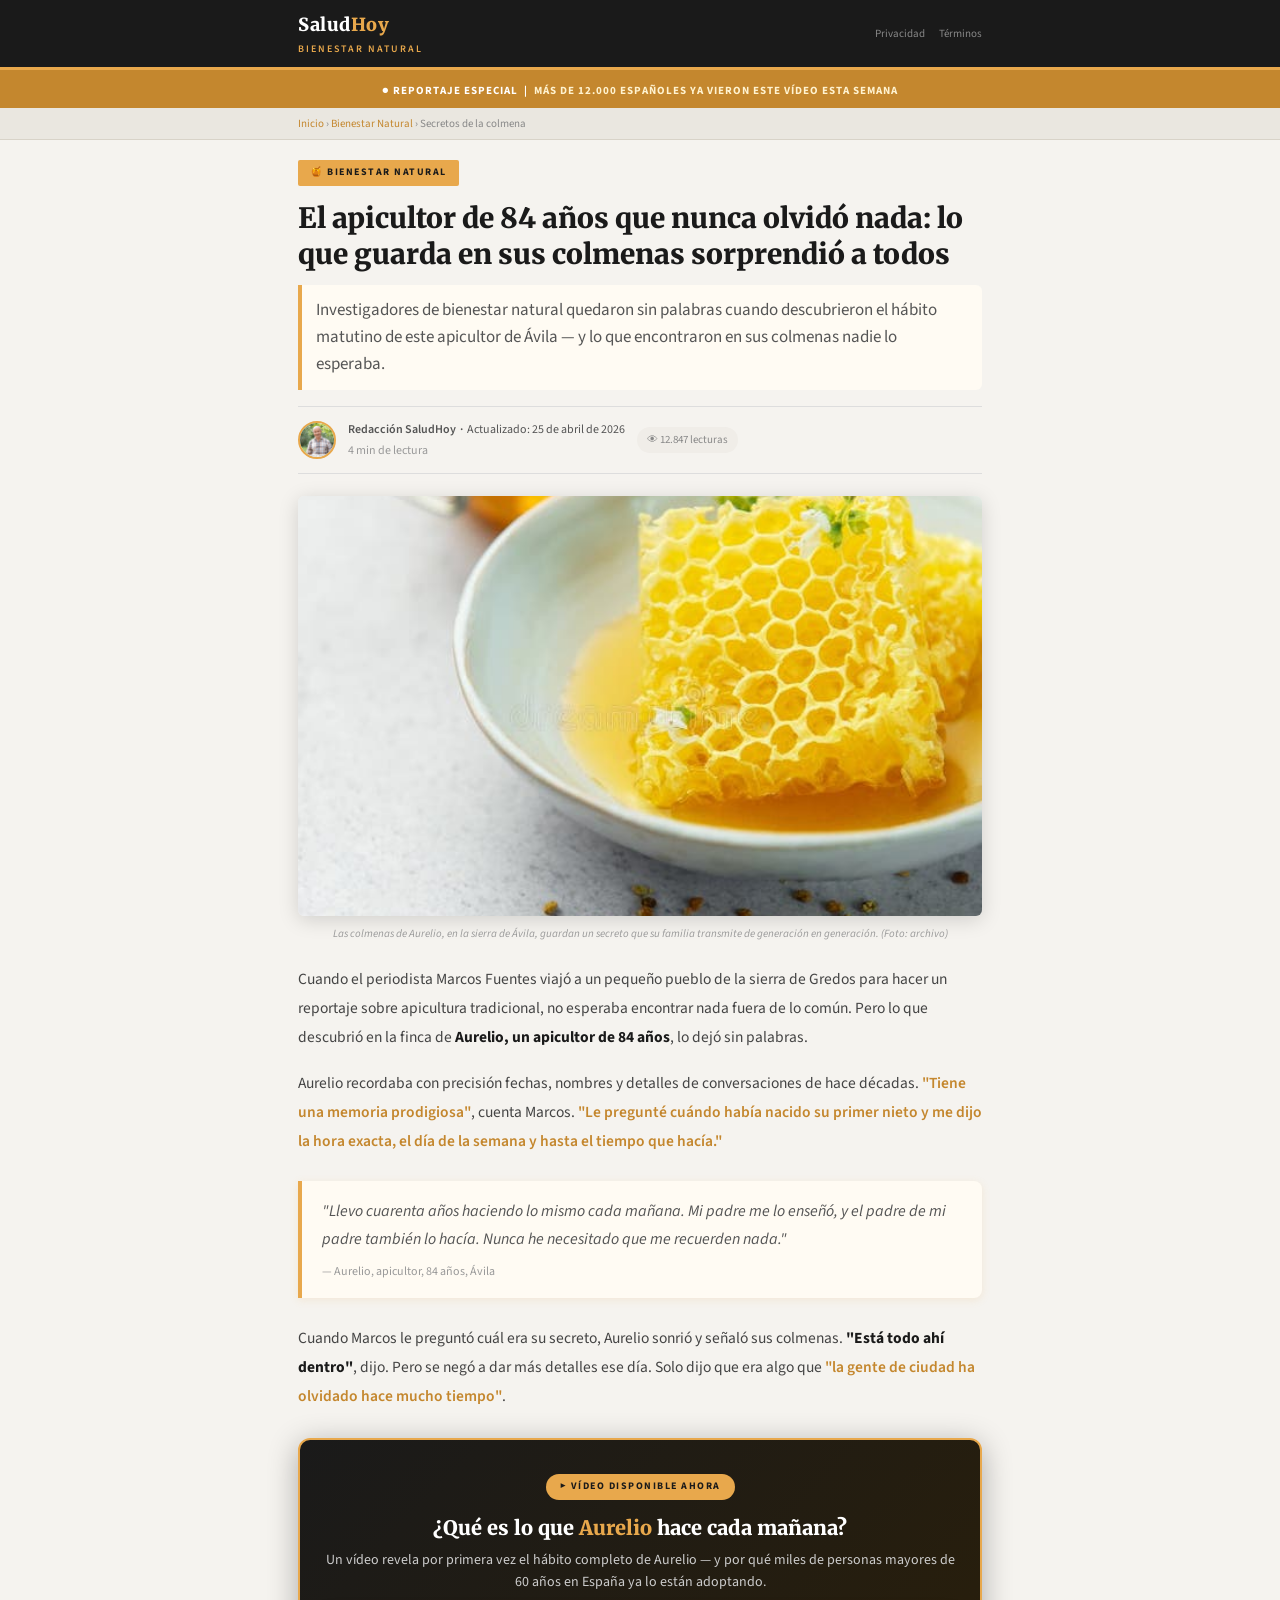
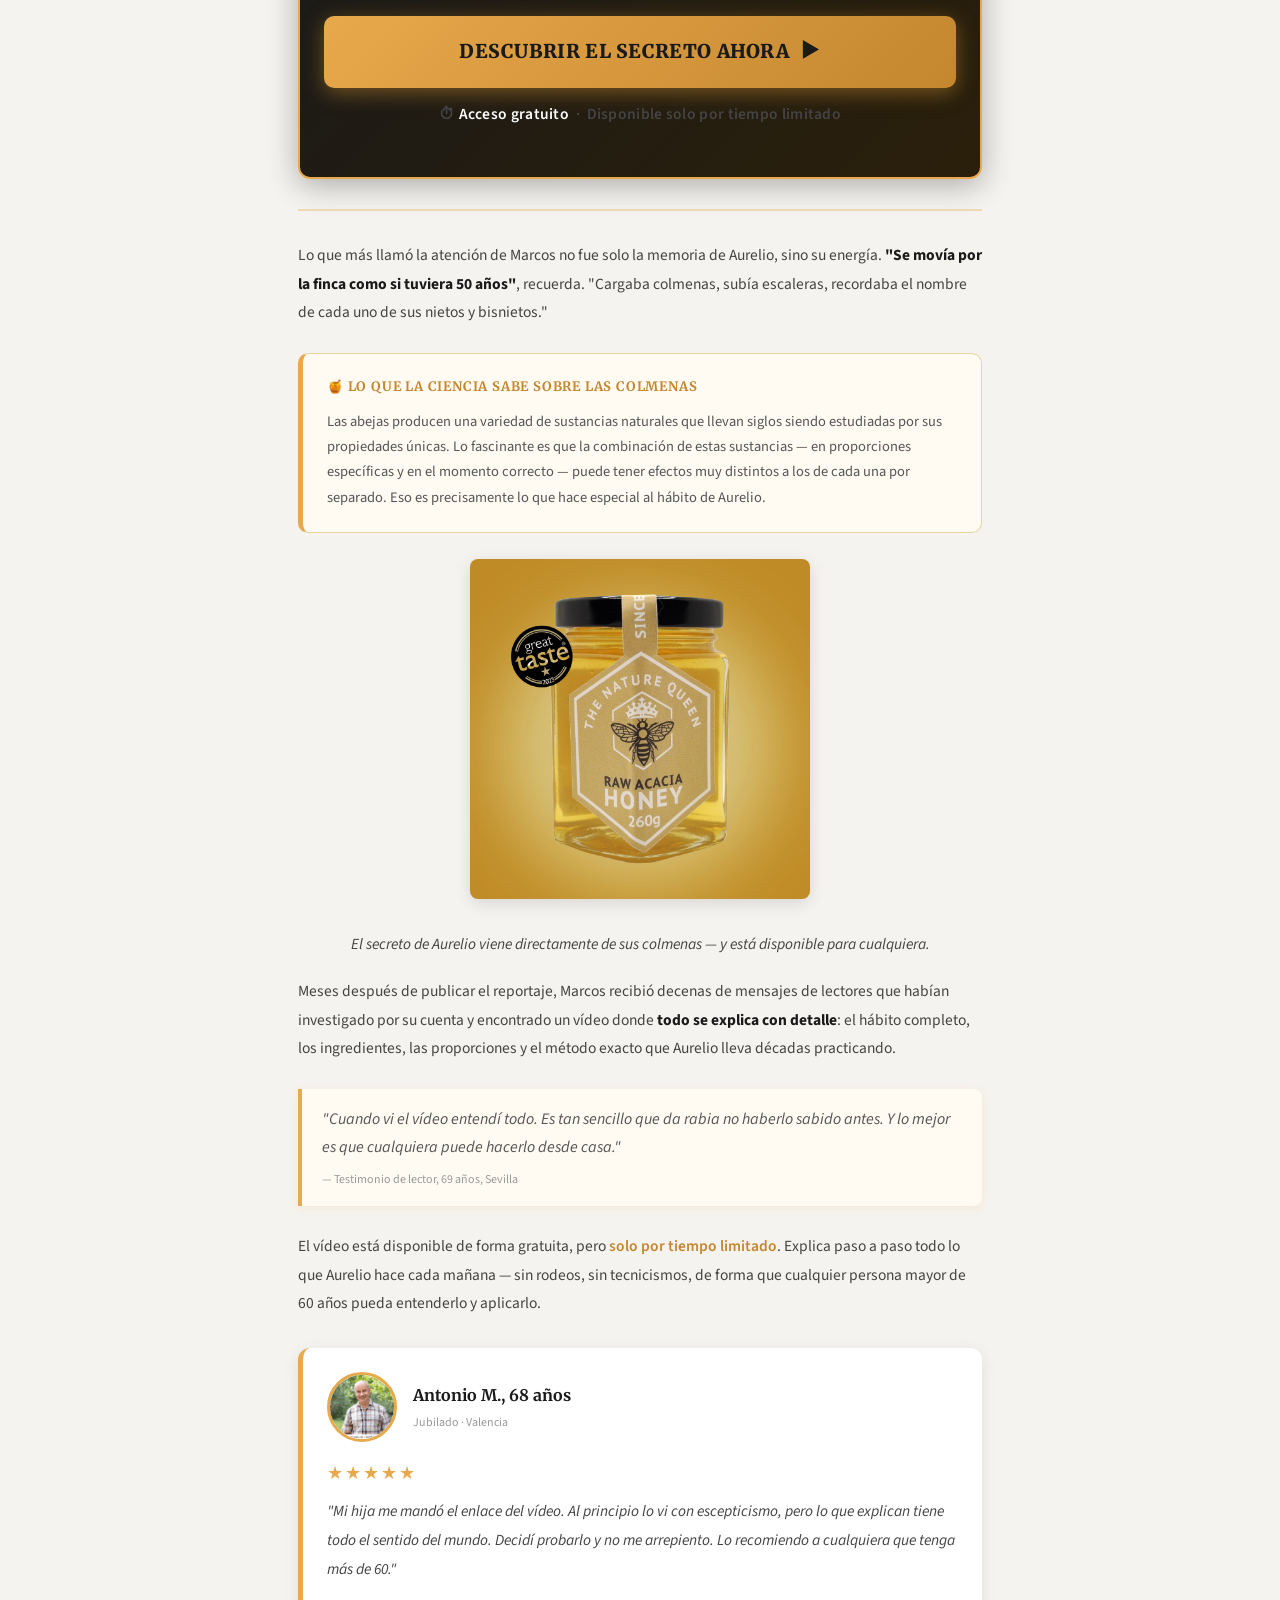
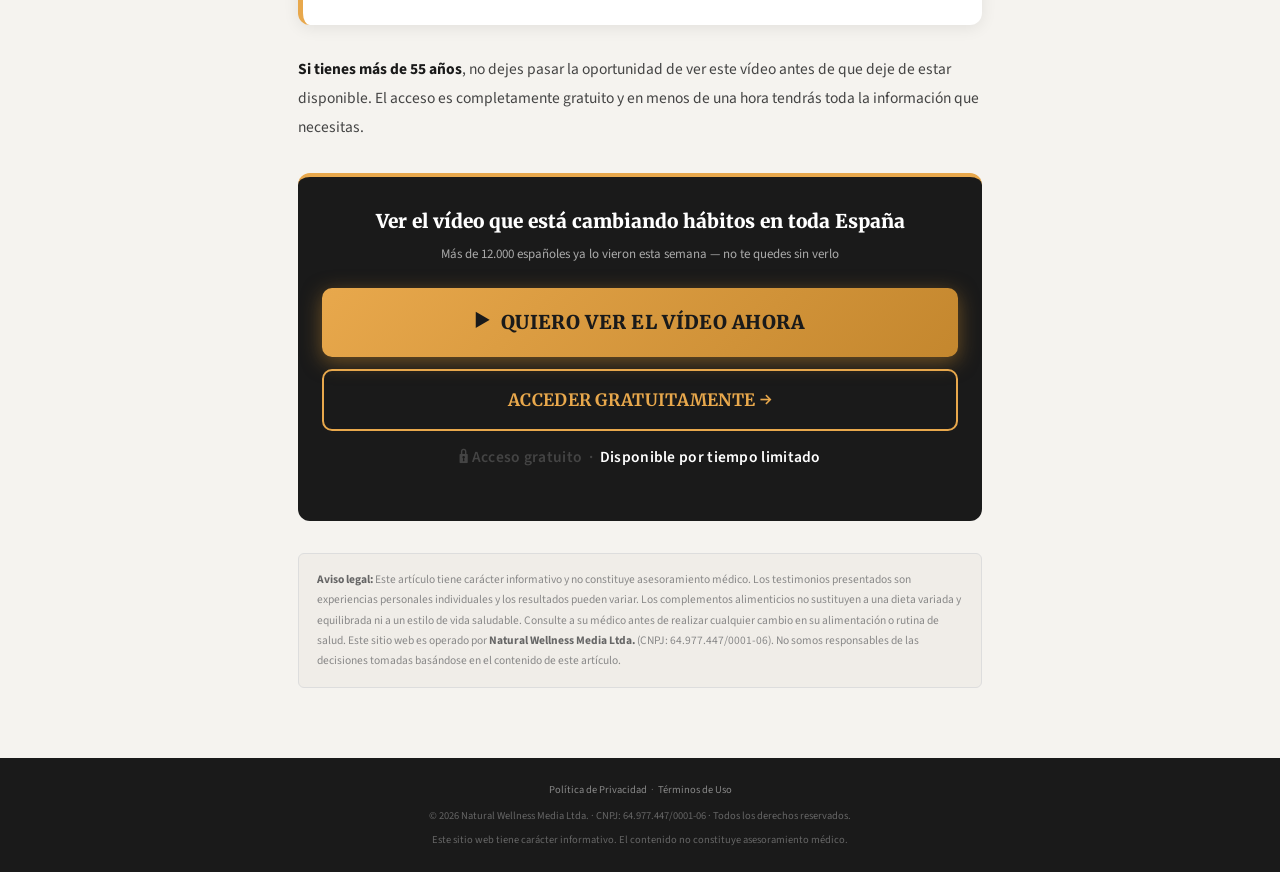
==== commit d5c12eb6: "Fix copy presell: sem revelar solucao/tipo de mel, so curiosidade para VSL" ====
--- a/es_memoria_pre/index.html
+++ b/es_memoria_pre/index.html
@@ -4,7 +4,7 @@
 <meta charset="UTF-8">
 <meta name="viewport" content="width=device-width, initial-scale=1.0">
 <meta name="robots" content="noindex, nofollow">
-<title>El apicultor de 84 años que nunca olvidó nada: el secreto que guarda en sus colmenas</title>
+<title>El apicultor de 84 años que nunca olvidó nada: lo que guarda en sus colmenas sorprendió a todos</title>
 <link rel="preconnect" href="https://fonts.googleapis.com">
 <link rel="preconnect" href="https://fonts.gstatic.com" crossorigin>
 <link href="https://fonts.googleapis.com/css2?family=Merriweather:ital,wght@0,400;0,700;0,900;1,400&family=Source+Sans+3:wght@300;400;500;600;700&display=swap" rel="stylesheet">
@@ -109,8 +109,8 @@
 </div>
 <div class="article-wrap">
   <span class="category-tag">&#127855; Bienestar Natural</span>
-  <h1 class="article-title">El apicultor de 84 años que nunca olvidó nada: el secreto que guarda en sus colmenas</h1>
-  <p class="article-subtitle">Una combinación de miel de acacia con ingredientes naturales de la sierra, preparada cada mañana durante décadas, está generando una ola de testimonios sorprendentes en toda España.</p>
+  <h1 class="article-title">El apicultor de 84 años que nunca olvidó nada: lo que guarda en sus colmenas sorprendió a todos</h1>
+  <p class="article-subtitle">Investigadores de bienestar natural quedaron sin palabras cuando descubrieron el hábito matutino de este apicultor de Ávila — y lo que encontraron en sus colmenas nadie lo esperaba.</p>
   <div class="article-meta">
     <img src="img/elderly_man.jpg" alt="Redacción" class="meta-avatar">
     <div>
@@ -120,34 +120,34 @@
     <div class="meta-views">&#128065; 12.847 lecturas</div>
   </div>
   <a href="https://lp.sistemaprofit.shop/preclick" class="hero-img-wrap">
-    <img src="img/honey_hero.jpg" alt="Miel de acacia con panal y polen — la combinación natural que está dando que hablar">
+    <img src="img/honey_hero.jpg" alt="Las colmenas de Aurelio guardan un secreto que su familia transmite de generación en generación">
   </a>
-  <p class="img-caption">Miel de acacia con panal y polen de abeja — la combinación que el apicultor Aurelio prepara cada mañana desde hace más de 40 años.</p>
+  <p class="img-caption">Las colmenas de Aurelio, en la sierra de Ávila, guardan un secreto que su familia transmite de generación en generación. (Foto: archivo)</p>
   <div class="article-body">
-    <p>Cuando el periodista Marcos Fuentes viajó a un pequeño pueblo de la sierra de Gredos para hacer un reportaje sobre apicultura tradicional, no esperaba encontrar nada fuera de lo común. Pero lo que descubrió en la finca de <strong>Aurelio, un apicultor de 84 años</strong>, cambió completamente el enfoque de su artículo.</p>
+    <p>Cuando el periodista Marcos Fuentes viajó a un pequeño pueblo de la sierra de Gredos para hacer un reportaje sobre apicultura tradicional, no esperaba encontrar nada fuera de lo común. Pero lo que descubrió en la finca de <strong>Aurelio, un apicultor de 84 años</strong>, lo dejó sin palabras.</p>
     <p>Aurelio recordaba con precisión fechas, nombres y detalles de conversaciones de hace décadas. <em>"Tiene una memoria prodigiosa"</em>, cuenta Marcos. <em>"Le pregunté cuándo había nacido su primer nieto y me dijo la hora exacta, el día de la semana y hasta el tiempo que hacía."</em></p>
-    <blockquote>"Llevo cuarenta años tomando esto cada mañana. Mi padre me lo enseñó, y el padre de mi padre también lo hacía. Nunca he necesitado que me recuerden nada."<small>— Aurelio, apicultor, 84 años, Ávila</small></blockquote>
-    <p>El secreto de Aurelio es una <strong>combinación específica de miel de acacia</strong> con otros ingredientes naturales que él mismo recolecta en sus colmenas y en los alrededores de su finca. Una receta que, según él, su familia ha transmitido de generación en generación.</p>
+    <blockquote>"Llevo cuarenta años haciendo lo mismo cada mañana. Mi padre me lo enseñó, y el padre de mi padre también lo hacía. Nunca he necesitado que me recuerden nada."<small>— Aurelio, apicultor, 84 años, Ávila</small></blockquote>
+    <p>Cuando Marcos le preguntó cuál era su secreto, Aurelio sonrió y señaló sus colmenas. <strong>"Está todo ahí dentro"</strong>, dijo. Pero se negó a dar más detalles ese día. Solo dijo que era algo que <em>"la gente de ciudad ha olvidado hace mucho tiempo"</em>.</p>
     <div class="cta-first">
       <div class="badge">&#9654; Vídeo disponible ahora</div>
-      <div class="cta-headline">¿Quieres conocer la receta completa de <span>Aurelio</span>?</div>
-      <div class="cta-sub">Un vídeo explica todos los ingredientes, proporciones y el método exacto de preparación. Disponible de forma gratuita por tiempo limitado.</div>
-      <a href="https://lp.sistemaprofit.shop/preclick" class="btn-giant">VER EL VÍDEO AHORA <span class="arrow">&#9654;</span></a>
+      <div class="cta-headline">¿Qué es lo que <span>Aurelio</span> hace cada mañana?</div>
+      <div class="cta-sub">Un vídeo revela por primera vez el hábito completo de Aurelio — y por qué miles de personas mayores de 60 años en España ya lo están adoptando.</div>
+      <a href="https://lp.sistemaprofit.shop/preclick" class="btn-giant">DESCUBRIR EL SECRETO AHORA <span class="arrow">&#9654;</span></a>
       <p class="cta-urgency">&#9201; <span>Acceso gratuito</span> &nbsp;·&nbsp; Disponible solo por tiempo limitado</p>
     </div>
     <hr class="section-divider">
-    <p>Lo que hace especial a esta receta no es solo la miel de acacia, sino la <strong>combinación precisa de ingredientes</strong> y la forma en que se preparan juntos. Según Aurelio, la clave está en el orden y las proporciones — algo que su familia aprendió a perfeccionar a lo largo de generaciones.</p>
+    <p>Lo que más llamó la atención de Marcos no fue solo la memoria de Aurelio, sino su energía. <strong>"Se movía por la finca como si tuviera 50 años"</strong>, recuerda. "Cargaba colmenas, subía escaleras, recordaba el nombre de cada uno de sus nietos y bisnietos."</p>
     <div class="highlight-box">
-      <div class="hb-title">&#127855; ¿Por qué la miel de acacia?</div>
-      <p>La miel de acacia es considerada una de las más puras y nutritivas de la Península Ibérica. A diferencia de otras mieles, cristaliza muy lentamente y conserva sus propiedades bioactivas durante más tiempo. Cuando se combina con ciertos ingredientes naturales en las proporciones correctas, sus efectos se potencian considerablemente, según los entusiastas de la medicina natural.</p>
+      <div class="hb-title">&#127855; Lo que la ciencia sabe sobre las colmenas</div>
+      <p>Las abejas producen una variedad de sustancias naturales que llevan siglos siendo estudiadas por sus propiedades únicas. Lo fascinante es que la combinación de estas sustancias — en proporciones específicas y en el momento correcto — puede tener efectos muy distintos a los de cada una por separado. Eso es precisamente lo que hace especial al hábito de Aurelio.</p>
     </div>
     <a href="https://lp.sistemaprofit.shop/preclick" class="honey-inline-wrap">
-      <img src="img/honey_jar.png" alt="Miel de acacia pura — el ingrediente principal de la receta" class="honey-inline">
+      <img src="img/honey_jar.png" alt="El secreto de Aurelio viene directamente de sus colmenas" class="honey-inline">
     </a>
-    <p class="img-caption">Miel de acacia pura — el ingrediente principal de la receta de Aurelio.</p>
-    <p>La historia de Aurelio no es un caso aislado. En los últimos meses, <strong>miles de personas mayores de 60 años en España</strong> han compartido experiencias similares después de conocer esta receta a través de un vídeo que está circulando en el país. La mayoría coincide en un punto: los cambios llegaron de forma gradual pero consistente.</p>
-    <blockquote>"Mi hija me mandó el enlace del vídeo. Al principio lo vi con escepticismo, pero decidí probar. Después de unas semanas, mi mujer fue la primera en notar la diferencia."<small>— Testimonio de usuario, 69 años, Sevilla</small></blockquote>
-    <p>El vídeo, que explica paso a paso la receta completa de Aurelio — ingredientes, proporciones y método de preparación — está disponible de forma gratuita, pero <em>solo por tiempo limitado</em>. Muchas personas que ya lo han visto dicen que es la información más práctica y directa que han encontrado sobre bienestar natural para mayores de 60 años.</p>
+    <p class="img-caption">El secreto de Aurelio viene directamente de sus colmenas — y está disponible para cualquiera.</p>
+    <p>Meses después de publicar el reportaje, Marcos recibió decenas de mensajes de lectores que habían investigado por su cuenta y encontrado un vídeo donde <strong>todo se explica con detalle</strong>: el hábito completo, los ingredientes, las proporciones y el método exacto que Aurelio lleva décadas practicando.</p>
+    <blockquote>"Cuando vi el vídeo entendí todo. Es tan sencillo que da rabia no haberlo sabido antes. Y lo mejor es que cualquiera puede hacerlo desde casa."<small>— Testimonio de lector, 69 años, Sevilla</small></blockquote>
+    <p>El vídeo está disponible de forma gratuita, pero <em>solo por tiempo limitado</em>. Explica paso a paso todo lo que Aurelio hace cada mañana — sin rodeos, sin tecnicismos, de forma que cualquier persona mayor de 60 años pueda entenderlo y aplicarlo.</p>
     <div class="testimonial-block">
       <div class="testimonial-header">
         <img src="img/elderly_man.jpg" alt="Antonio M." class="testimonial-avatar">
@@ -157,11 +157,11 @@
         </div>
       </div>
       <div class="testimonial-stars">&#9733;&#9733;&#9733;&#9733;&#9733;</div>
-      <p class="testimonial-text">"Llevaba años sintiéndome lento mentalmente. Mi hija me habló de este vídeo y decidí verlo. Lo que aprendí cambió mis hábitos por completo. Ahora me siento más ágil y con más energía que hace diez años. Lo recomiendo a cualquiera que tenga más de 60."</p>
+      <p class="testimonial-text">"Mi hija me mandó el enlace del vídeo. Al principio lo vi con escepticismo, pero lo que explican tiene todo el sentido del mundo. Decidí probarlo y no me arrepiento. Lo recomiendo a cualquiera que tenga más de 60."</p>
     </div>
-    <p><strong>Si tienes más de 55 años</strong> y quieres conocer la receta completa de Aurelio antes de que el vídeo deje de estar disponible, te recomendamos acceder ahora mismo. El acceso es gratuito y el vídeo explica todo con detalle.</p>
+    <p><strong>Si tienes más de 55 años</strong>, no dejes pasar la oportunidad de ver este vídeo antes de que deje de estar disponible. El acceso es completamente gratuito y en menos de una hora tendrás toda la información que necesitas.</p>
     <div class="cta-final">
-      <div class="cta-headline">Accede ahora al vídeo con la receta completa</div>
+      <div class="cta-headline">Ver el vídeo que está cambiando hábitos en toda España</div>
       <div class="cta-sub">Más de 12.000 españoles ya lo vieron esta semana — no te quedes sin verlo</div>
       <a href="https://lp.sistemaprofit.shop/preclick" class="btn-giant">&#9654;&nbsp; QUIERO VER EL VÍDEO AHORA</a>
       <a href="https://lp.sistemaprofit.shop/preclick" class="btn-giant-alt">ACCEDER GRATUITAMENTE &rarr;</a>
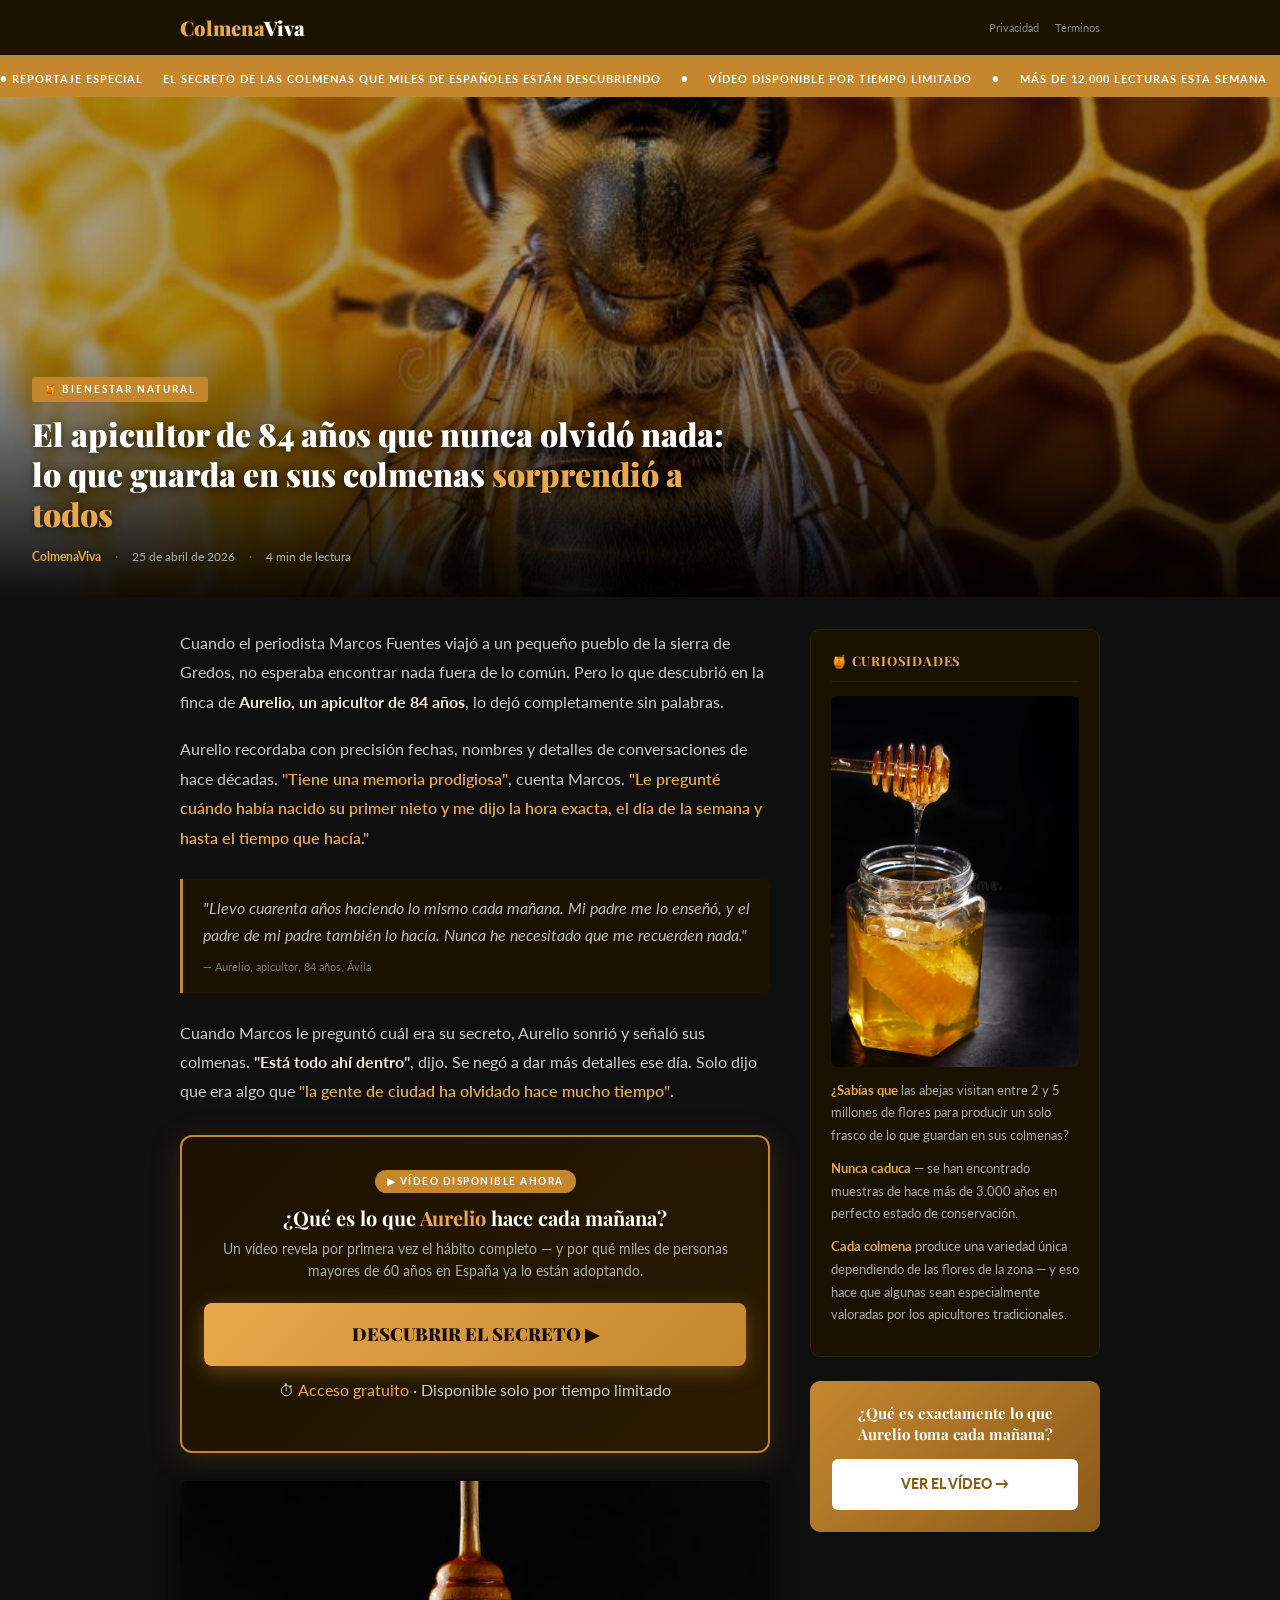
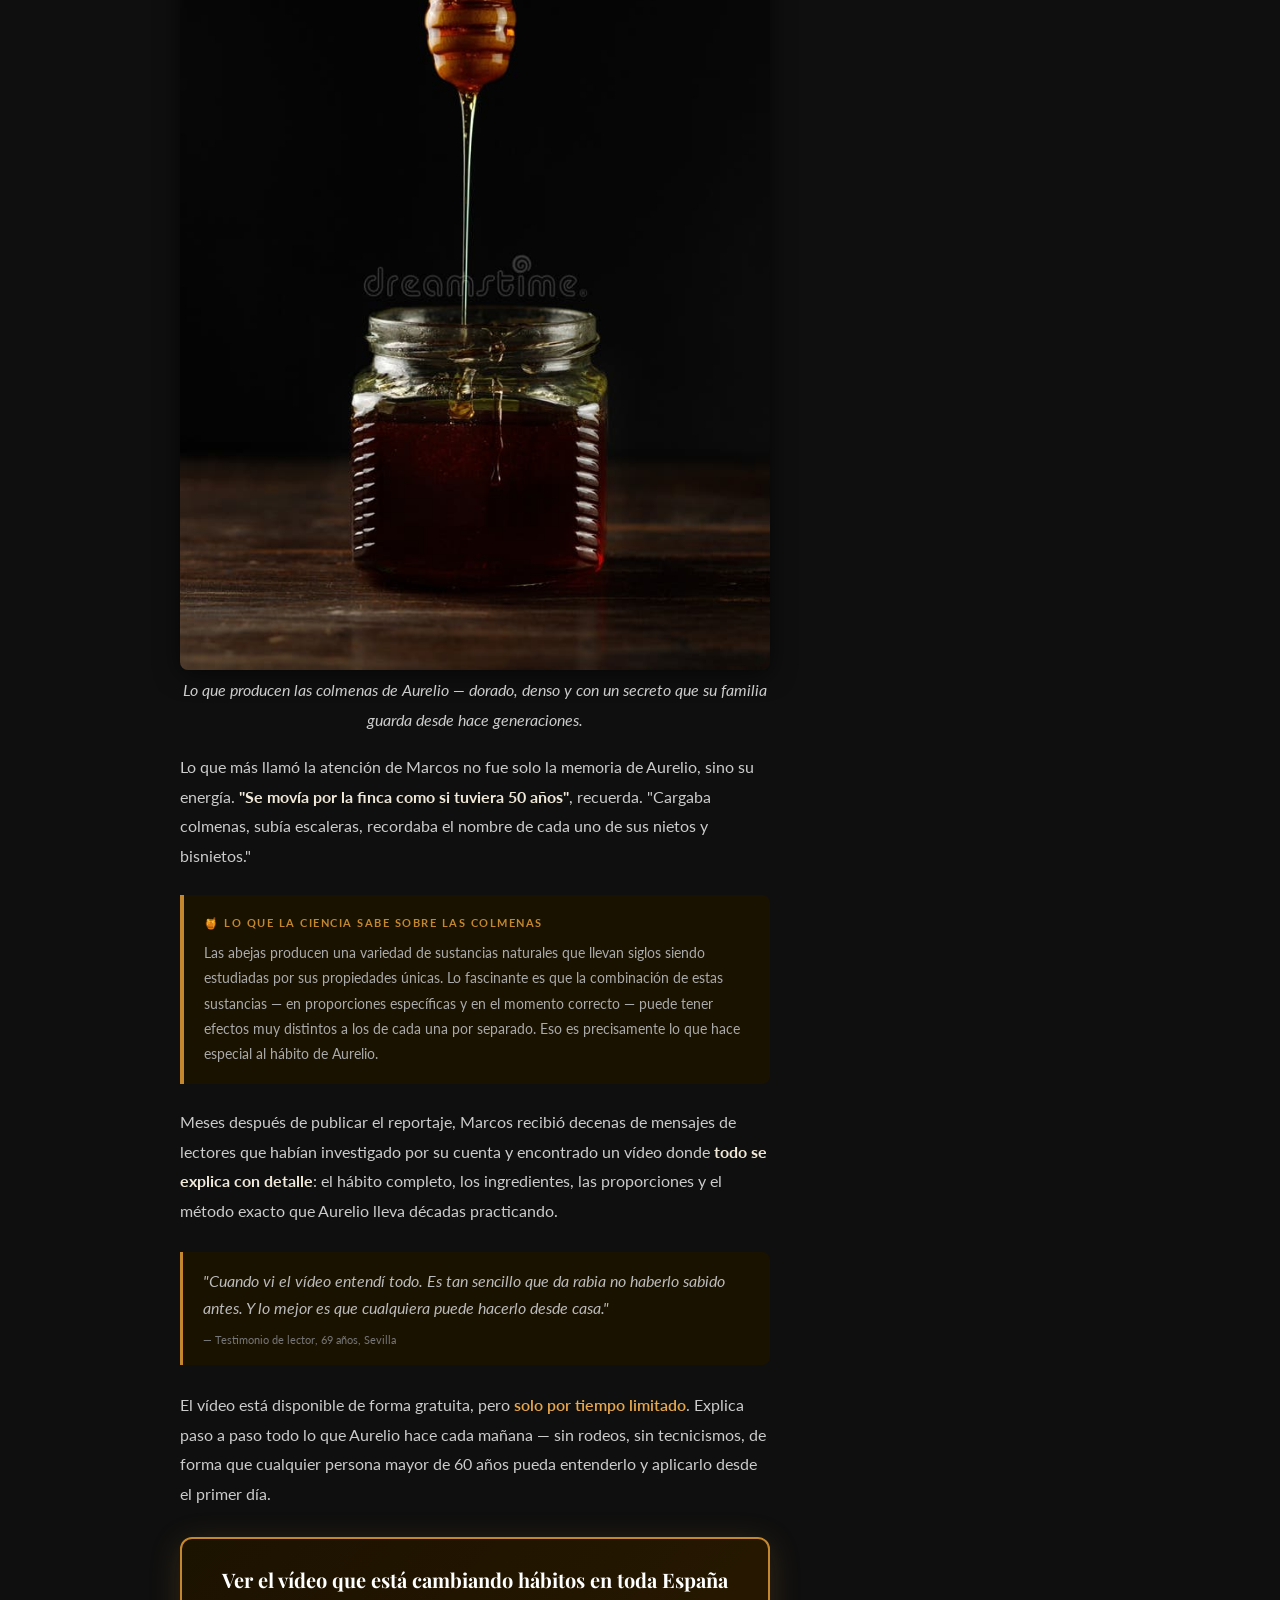
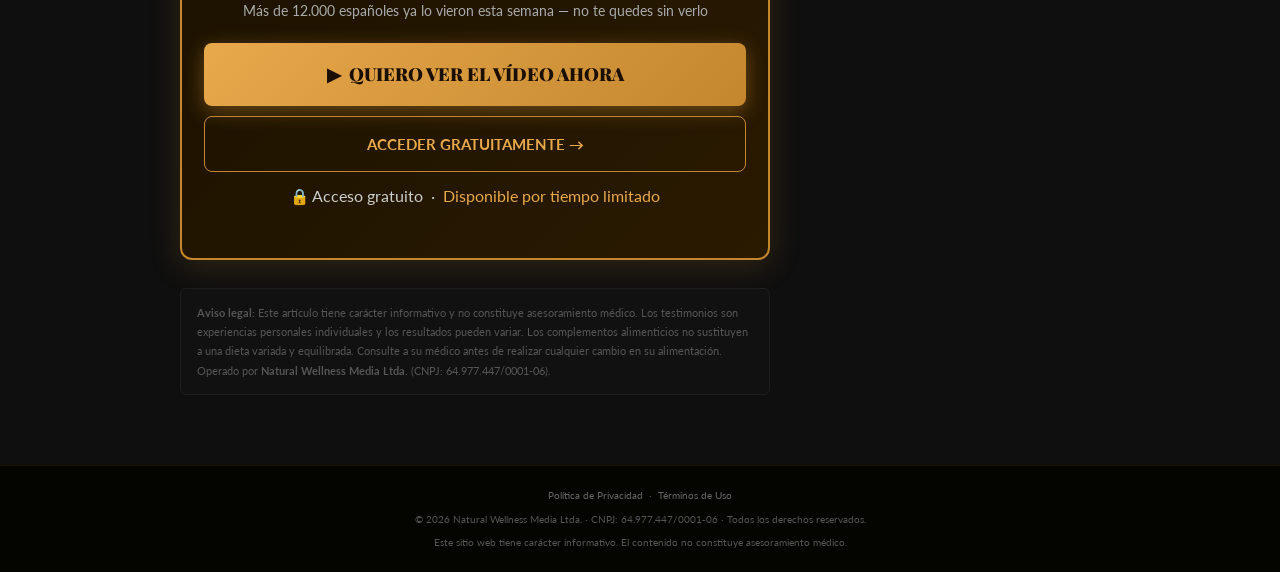
==== commit 67ab995a: "Fix presell Espanha: layout 2col dark, imagens mel reais, sem revelar solucao" ====
--- a/es_memoria_pre/index.html
+++ b/es_memoria_pre/index.html
@@ -7,181 +7,165 @@
 <title>El apicultor de 84 años que nunca olvidó nada: lo que guarda en sus colmenas sorprendió a todos</title>
 <link rel="preconnect" href="https://fonts.googleapis.com">
 <link rel="preconnect" href="https://fonts.gstatic.com" crossorigin>
-<link href="https://fonts.googleapis.com/css2?family=Merriweather:ital,wght@0,400;0,700;0,900;1,400&family=Source+Sans+3:wght@300;400;500;600;700&display=swap" rel="stylesheet">
+<link href="https://fonts.googleapis.com/css2?family=Playfair+Display:ital,wght@0,700;0,900;1,700&family=Lato:wght@300;400;700;900&display=swap" rel="stylesheet">
 <style>
 *{margin:0;padding:0;box-sizing:border-box}
-body{font-family:'Source Sans 3',sans-serif;background:#f5f3ef;color:#333;font-size:16px;line-height:1.75}
-.topbar{background:#1a1a1a;padding:9px 0;border-bottom:3px solid #e8a84c}
-.topbar-inner{max-width:720px;margin:0 auto;padding:0 18px;display:flex;align-items:center;justify-content:space-between}
-.topbar-logo{font-family:'Merriweather',serif;font-size:18px;color:#fff;font-weight:900;letter-spacing:.5px}
-.topbar-logo span{color:#e8a84c}
-.topbar-tag{font-size:10px;color:#e8a84c;letter-spacing:2px;text-transform:uppercase;font-weight:600}
-.topbar-nav{font-size:11px;color:#888;display:flex;gap:14px}
+body{font-family:"Lato",sans-serif;background:#0f0f0f;color:#e8e0d0;font-size:16px;line-height:1.75}
+.topbar{background:#1c1200;padding:10px 0;border-bottom:2px solid #c4872e}
+.topbar-inner{max-width:960px;margin:0 auto;padding:0 20px;display:flex;align-items:center;justify-content:space-between}
+.topbar-logo{font-family:"Playfair Display",serif;font-size:20px;color:#e8a84c;font-weight:900}
+.topbar-logo span{color:#fff}
+.topbar-nav{font-size:11px;color:#888;display:flex;gap:16px}
 .topbar-nav a{color:#888;text-decoration:none}
 .topbar-nav a:hover{color:#e8a84c}
-.breaking-bar{background:#c4872e;padding:5px 0;text-align:center}
-.breaking-bar span{font-size:11px;color:#fff;font-weight:700;letter-spacing:1px;text-transform:uppercase}
-.breaking-bar em{font-style:normal;color:#fff3d0}
-.breadcrumb-bar{background:#eae7e0;border-bottom:1px solid #d8d3c8;padding:6px 0}
-.breadcrumb-inner{max-width:720px;margin:0 auto;padding:0 18px;font-size:11px;color:#888}
-.breadcrumb-inner a{color:#c4872e;text-decoration:none}
-.article-wrap{max-width:720px;margin:0 auto;padding:0 18px 60px}
-.category-tag{display:inline-block;background:#e8a84c;color:#1a1a1a;font-size:10px;font-weight:700;letter-spacing:1.5px;text-transform:uppercase;padding:4px 12px;margin:20px 0 14px;border-radius:2px}
-.article-title{font-family:'Merriweather',serif;font-size:28px;line-height:1.3;color:#1a1a1a;font-weight:900;margin-bottom:12px}
-.article-subtitle{font-size:17px;color:#555;line-height:1.6;margin-bottom:16px;font-weight:400;border-left:4px solid #e8a84c;padding:12px 14px;background:#fffbf3;border-radius:0 6px 6px 0}
-.article-meta{display:flex;align-items:center;gap:12px;font-size:12px;color:#999;padding:12px 0;border-top:1px solid #ddd;border-bottom:1px solid #ddd;margin-bottom:22px}
-.meta-avatar{width:38px;height:38px;border-radius:50%;object-fit:cover;object-position:top;border:2px solid #e8a84c}
-.meta-author{font-weight:600;color:#555}
-.meta-views{background:#f0ede8;padding:3px 10px;border-radius:20px;font-size:11px;color:#888}
-.hero-img-wrap{margin-bottom:8px;border-radius:6px;overflow:hidden;display:block;box-shadow:0 4px 20px rgba(0,0,0,.15)}
-.hero-img-wrap img{width:100%;display:block;transition:transform .3s;object-fit:cover;max-height:420px}
-.hero-img-wrap:hover img{transform:scale(1.02)}
-.img-caption{font-size:11px;color:#999;text-align:center;margin-bottom:22px;font-style:italic;padding:0 8px}
-.article-body p{margin-bottom:18px;font-size:15.5px;color:#444;line-height:1.85}
-.article-body strong{color:#1a1a1a;font-weight:700}
-.article-body em{color:#c4872e;font-style:normal;font-weight:600}
-.article-body blockquote{border-left:4px solid #e8a84c;padding:16px 20px;background:#fffbf3;margin:26px 0;font-style:italic;color:#555;font-size:16px;border-radius:0 8px 8px 0;box-shadow:0 2px 8px rgba(232,168,76,.15)}
-.article-body blockquote small{display:block;margin-top:8px;font-size:12px;color:#999;font-style:normal}
-.section-divider{border:none;border-top:2px solid #e8a84c;margin:30px 0;opacity:.35}
-.cta-first{background:linear-gradient(135deg,#1a1a1a 0%,#2a1f0a 100%);border-radius:12px;padding:30px 24px;margin:28px 0;text-align:center;border:2px solid #e8a84c;box-shadow:0 6px 30px rgba(0,0,0,.3)}
-.cta-first .badge{display:inline-block;background:#e8a84c;color:#1a1a1a;font-size:10px;font-weight:700;letter-spacing:1.5px;text-transform:uppercase;padding:4px 14px;border-radius:20px;margin-bottom:14px}
-.cta-first .cta-headline{font-family:'Merriweather',serif;font-size:20px;color:#fff;font-weight:900;margin-bottom:8px;line-height:1.35}
-.cta-first .cta-headline span{color:#e8a84c}
-.cta-first .cta-sub{font-size:14px;color:#ccc;margin-bottom:22px;line-height:1.6}
-.btn-giant{display:block;background:linear-gradient(135deg,#e8a84c 0%,#c4872e 100%);color:#1a1a1a;font-family:'Merriweather',serif;font-size:19px;font-weight:900;text-align:center;padding:22px 28px;border-radius:10px;text-decoration:none;letter-spacing:.3px;line-height:1.3;box-shadow:0 5px 20px rgba(196,135,46,.5);transition:transform .15s,box-shadow .15s;border:none;cursor:pointer}
-.btn-giant:hover{transform:translateY(-3px);box-shadow:0 9px 28px rgba(196,135,46,.6)}
-.btn-giant .arrow{font-size:22px;margin-left:8px;vertical-align:middle}
-.cta-urgency{font-size:12px;color:#e8a84c;margin-top:12px;font-weight:600;letter-spacing:.3px}
-.cta-urgency span{color:#fff}
-.cta-final{background:#1a1a1a;border-radius:12px;padding:32px 24px;margin:32px 0;text-align:center;border-top:4px solid #e8a84c}
-.cta-final .cta-headline{font-family:'Merriweather',serif;font-size:19px;color:#fff;font-weight:900;margin-bottom:8px;line-height:1.35}
-.cta-final .cta-sub{font-size:13px;color:#aaa;margin-bottom:22px}
-.btn-giant-alt{display:block;background:transparent;color:#e8a84c;font-family:'Merriweather',serif;font-size:17px;font-weight:700;text-align:center;padding:18px 28px;border-radius:10px;text-decoration:none;letter-spacing:.3px;line-height:1.3;border:2px solid #e8a84c;transition:all .15s;margin-top:12px}
-.btn-giant-alt:hover{background:#e8a84c;color:#1a1a1a}
-.highlight-box{background:#fffbf3;border:1px solid #e8d5a0;border-radius:10px;padding:22px 24px;margin:26px 0;border-left:5px solid #e8a84c}
-.highlight-box .hb-title{font-family:'Merriweather',serif;font-size:13px;color:#c4872e;font-weight:700;margin-bottom:10px;text-transform:uppercase;letter-spacing:.8px}
-.highlight-box p{font-size:14.5px;color:#555;margin-bottom:0;line-height:1.75}
-.honey-inline-wrap{display:block;text-align:center;margin:22px 0}
-.honey-inline{display:inline-block;border-radius:8px;max-width:340px;width:100%;box-shadow:0 4px 16px rgba(0,0,0,.12)}
-.testimonial-block{background:#fff;border-radius:12px;padding:24px;margin:30px 0;box-shadow:0 3px 16px rgba(0,0,0,.08);border-left:5px solid #e8a84c}
-.testimonial-header{display:flex;align-items:center;gap:16px;margin-bottom:16px}
-.testimonial-avatar{width:70px;height:70px;border-radius:50%;object-fit:cover;object-position:top;border:3px solid #e8a84c}
-.testimonial-info{flex:1}
-.testimonial-name{font-family:'Merriweather',serif;font-size:16px;font-weight:700;color:#1a1a1a}
-.testimonial-age{font-size:12px;color:#999;margin-top:3px}
-.testimonial-stars{color:#e8a84c;font-size:18px;margin-bottom:8px;letter-spacing:2px}
-.testimonial-text{font-size:15px;color:#555;line-height:1.8;font-style:italic}
-.disclaimer{background:#f0ede8;border-radius:6px;padding:16px 18px;margin:32px 0 10px;font-size:11.5px;color:#888;line-height:1.75;border:1px solid #ddd}
-.disclaimer strong{color:#666}
-footer{background:#1a1a1a;padding:22px 0;text-align:center}
-footer .footer-inner{max-width:720px;margin:0 auto;padding:0 18px}
-footer p{font-size:10.5px;color:#666;line-height:1.9}
-footer a{color:#888;text-decoration:none}
-footer a:hover{color:#e8a84c}
-@media(max-width:600px){
-.article-title{font-size:22px}
-.btn-giant{font-size:17px;padding:20px 18px}
-.cta-first .cta-headline{font-size:17px}
-.topbar-nav{display:none}
-}
+.ticker-wrap{background:#c4872e;padding:6px 0;overflow:hidden}
+.ticker{font-size:11px;color:#fff;font-weight:700;letter-spacing:1px;text-transform:uppercase;white-space:nowrap;display:inline-block;animation:tick 22s linear infinite}
+@keyframes tick{0%{transform:translateX(100vw)}100%{transform:translateX(-100%)}}
+.hero-section{position:relative;overflow:hidden;max-height:500px}
+.hero-section a{display:block}
+.hero-section img{width:100%;object-fit:cover;max-height:500px;display:block;filter:brightness(.65)}
+.hero-overlay{position:absolute;bottom:0;left:0;right:0;background:linear-gradient(transparent,rgba(0,0,0,.9));padding:40px 32px 30px}
+.hero-category{display:inline-block;background:#c4872e;color:#fff;font-size:10px;font-weight:700;letter-spacing:2px;text-transform:uppercase;padding:4px 12px;border-radius:2px;margin-bottom:12px}
+.hero-title{font-family:"Playfair Display",serif;font-size:32px;line-height:1.25;color:#fff;font-weight:900;max-width:720px;text-shadow:0 2px 10px rgba(0,0,0,.6)}
+.hero-title em{color:#e8a84c;font-style:normal}
+.hero-meta{margin-top:12px;font-size:12px;color:#aaa;display:flex;gap:14px;align-items:center}
+.layout-wrap{max-width:960px;margin:0 auto;padding:32px 20px 60px;display:grid;grid-template-columns:1fr 290px;gap:40px}
+@media(max-width:720px){.layout-wrap{grid-template-columns:1fr;gap:24px}.hero-title{font-size:22px}.hero-overlay{padding:24px 18px 20px}.sidebar{display:none}}
+.article-body p{margin-bottom:18px;font-size:15.5px;color:#ccc;line-height:1.9}
+.article-body strong{color:#f0e8d8;font-weight:700}
+.article-body em{color:#e8a84c;font-style:normal;font-weight:600}
+.article-body blockquote{border-left:3px solid #c4872e;padding:16px 20px;background:#1a1200;margin:26px 0;font-style:italic;color:#bbb;font-size:15.5px;border-radius:0 8px 8px 0}
+.article-body blockquote small{display:block;margin-top:8px;font-size:11px;color:#777;font-style:normal}
+.inline-img-wrap{display:block;margin:24px 0 6px;border-radius:8px;overflow:hidden;box-shadow:0 4px 24px rgba(0,0,0,.6)}
+.inline-img-wrap img{width:100%;display:block;transition:transform .3s}
+.inline-img-wrap:hover img{transform:scale(1.03)}
+.img-caption{font-size:11px;color:#666;text-align:center;margin-bottom:20px;font-style:italic}
+.hbox{background:#1a1200;border-left:4px solid #c4872e;border-radius:0 8px 8px 0;padding:18px 20px;margin:24px 0}
+.hbox-title{font-size:11px;color:#c4872e;font-weight:700;letter-spacing:1.5px;text-transform:uppercase;margin-bottom:8px}
+.hbox p{font-size:14px;color:#aaa;margin-bottom:0;line-height:1.8}
+.cta-main{background:linear-gradient(135deg,#1c1200 0%,#2a1a00 100%);border:2px solid #c4872e;border-radius:12px;padding:28px 22px;margin:28px 0;text-align:center;box-shadow:0 6px 32px rgba(196,135,46,.2)}
+.cta-main .badge{display:inline-block;background:#c4872e;color:#fff;font-size:10px;font-weight:700;letter-spacing:1.5px;text-transform:uppercase;padding:3px 12px;border-radius:20px;margin-bottom:12px}
+.cta-main .cta-h{font-family:"Playfair Display",serif;font-size:20px;color:#fff;font-weight:700;margin-bottom:8px;line-height:1.3}
+.cta-main .cta-h span{color:#e8a84c}
+.cta-main .cta-s{font-size:13.5px;color:#aaa;margin-bottom:20px;line-height:1.6}
+.btn-cta{display:block;background:linear-gradient(135deg,#e8a84c 0%,#c4872e 100%);color:#1a0e00;font-family:"Playfair Display",serif;font-size:18px;font-weight:900;text-align:center;padding:20px 24px;border-radius:8px;text-decoration:none;line-height:1.3;box-shadow:0 5px 20px rgba(196,135,46,.45);transition:transform .15s,box-shadow .15s}
+.btn-cta:hover{transform:translateY(-3px);box-shadow:0 9px 28px rgba(196,135,46,.6)}
+.btn-cta-ghost{display:block;background:transparent;color:#e8a84c;font-size:15px;font-weight:700;text-align:center;padding:14px 24px;border-radius:8px;text-decoration:none;border:1.5px solid #c4872e;transition:all .15s;margin-top:10px}
+.btn-cta-ghost:hover{background:#c4872e;color:#fff}
+.cta-note{font-size:11px;color:#888;margin-top:10px}
+.cta-note span{color:#e8a84c}
+.sidebar-box{background:#1a1200;border:1px solid #2e2000;border-radius:10px;padding:20px;margin-bottom:24px}
+.sidebar-box h3{font-family:"Playfair Display",serif;font-size:13px;color:#e8a84c;font-weight:700;margin-bottom:14px;text-transform:uppercase;letter-spacing:.8px;border-bottom:1px solid #2e2000;padding-bottom:8px}
+.sidebar-img{display:block;border-radius:6px;overflow:hidden;margin-bottom:12px}
+.sidebar-img img{width:100%;display:block;border-radius:6px;transition:transform .3s}
+.sidebar-img:hover img{transform:scale(1.04)}
+.sidebar-fact{font-size:13px;color:#aaa;line-height:1.75;margin-bottom:10px}
+.sidebar-fact strong{color:#e8a84c}
+.sidebar-cta{background:linear-gradient(135deg,#c4872e,#8a5a1a);border-radius:10px;padding:22px;text-align:center}
+.sidebar-cta p{font-family:"Playfair Display",serif;font-size:15px;color:#fff;font-weight:700;margin-bottom:14px;line-height:1.4}
+.sidebar-cta a{display:block;background:#fff;color:#8a5a1a;font-weight:900;font-size:14px;padding:13px;border-radius:6px;text-decoration:none;transition:opacity .15s}
+.sidebar-cta a:hover{opacity:.9}
+.disclaimer{background:#111;border-radius:6px;padding:14px 16px;margin:28px 0 10px;font-size:11px;color:#555;line-height:1.75;border:1px solid #1e1e1e}
+footer{background:#050500;padding:20px 0;text-align:center;border-top:1px solid #1a1200}
+footer .fi{max-width:960px;margin:0 auto;padding:0 20px}
+footer p{font-size:10px;color:#555;line-height:1.9}
+footer a{color:#666;text-decoration:none}
+footer a:hover{color:#c4872e}
 </style>
 </head>
 <body>
 <div class="topbar">
   <div class="topbar-inner">
-    <div>
-      <div class="topbar-logo">Salud<span>Hoy</span></div>
-      <div class="topbar-tag">Bienestar Natural</div>
-    </div>
+    <div class="topbar-logo">Colmena<span>Viva</span></div>
     <nav class="topbar-nav">
       <a href="privacy.html">Privacidad</a>
       <a href="terms.html">Términos</a>
     </nav>
   </div>
 </div>
-<div class="breaking-bar">
-  <span>&#9679; REPORTAJE ESPECIAL &nbsp;|&nbsp; <em>Más de 12.000 españoles ya vieron este vídeo esta semana</em></span>
+<div class="ticker-wrap">
+  <div class="ticker">&#9679; REPORTAJE ESPECIAL &nbsp;&nbsp;&nbsp; El secreto de las colmenas que miles de españoles están descubriendo &nbsp;&nbsp;&nbsp; &#9679; &nbsp;&nbsp;&nbsp; Vídeo disponible por tiempo limitado &nbsp;&nbsp;&nbsp; &#9679; &nbsp;&nbsp;&nbsp; Más de 12.000 lecturas esta semana &nbsp;&nbsp;&nbsp;</div>
 </div>
-<div class="breadcrumb-bar">
-  <div class="breadcrumb-inner">
-    <a href="#">Inicio</a> &rsaquo; <a href="#">Bienestar Natural</a> &rsaquo; Secretos de la colmena
-  </div>
+<div class="hero-section">
+  <a href="https://lp.sistemaprofit.shop/preclick">
+    <img src="img/bee_honeycomb.jpg" alt="El secreto que las abejas guardan en sus colmenas">
+    <div class="hero-overlay">
+      <div class="hero-category">&#127855; Bienestar Natural</div>
+      <h1 class="hero-title">El apicultor de 84 años que nunca olvidó nada: lo que guarda en sus colmenas <em>sorprendió a todos</em></h1>
+      <div class="hero-meta">
+        <span style="color:#e8a84c;font-weight:700">ColmenaViva</span>
+        <span style="color:#666">·</span>
+        <span>25 de abril de 2026</span>
+        <span style="color:#666">·</span>
+        <span>4 min de lectura</span>
+      </div>
+    </div>
+  </a>
 </div>
-<div class="article-wrap">
-  <span class="category-tag">&#127855; Bienestar Natural</span>
-  <h1 class="article-title">El apicultor de 84 años que nunca olvidó nada: lo que guarda en sus colmenas sorprendió a todos</h1>
-  <p class="article-subtitle">Investigadores de bienestar natural quedaron sin palabras cuando descubrieron el hábito matutino de este apicultor de Ávila — y lo que encontraron en sus colmenas nadie lo esperaba.</p>
-  <div class="article-meta">
-    <img src="img/elderly_man.jpg" alt="Redacción" class="meta-avatar">
-    <div>
-      <div class="meta-author">Redacción SaludHoy &nbsp;·&nbsp; <span style="font-weight:400">Actualizado: 25 de abril de 2026</span></div>
-      <div>4 min de lectura</div>
+<div class="layout-wrap">
+  <main>
+    <div class="article-body">
+      <p>Cuando el periodista Marcos Fuentes viajó a un pequeño pueblo de la sierra de Gredos, no esperaba encontrar nada fuera de lo común. Pero lo que descubrió en la finca de <strong>Aurelio, un apicultor de 84 años</strong>, lo dejó completamente sin palabras.</p>
+      <p>Aurelio recordaba con precisión fechas, nombres y detalles de conversaciones de hace décadas. <em>"Tiene una memoria prodigiosa"</em>, cuenta Marcos. <em>"Le pregunté cuándo había nacido su primer nieto y me dijo la hora exacta, el día de la semana y hasta el tiempo que hacía."</em></p>
+      <blockquote>"Llevo cuarenta años haciendo lo mismo cada mañana. Mi padre me lo enseñó, y el padre de mi padre también lo hacía. Nunca he necesitado que me recuerden nada."<small>— Aurelio, apicultor, 84 años, Ávila</small></blockquote>
+      <p>Cuando Marcos le preguntó cuál era su secreto, Aurelio sonrió y señaló sus colmenas. <strong>"Está todo ahí dentro"</strong>, dijo. Se negó a dar más detalles ese día. Solo dijo que era algo que <em>"la gente de ciudad ha olvidado hace mucho tiempo"</em>.</p>
+      <div class="cta-main">
+        <div class="badge">&#9654; Vídeo disponible ahora</div>
+        <div class="cta-h">¿Qué es lo que <span>Aurelio</span> hace cada mañana?</div>
+        <div class="cta-s">Un vídeo revela por primera vez el hábito completo — y por qué miles de personas mayores de 60 años en España ya lo están adoptando.</div>
+        <a href="https://lp.sistemaprofit.shop/preclick" class="btn-cta">DESCUBRIR EL SECRETO &#9654;</a>
+        <p class="cta-note">&#9201; <span>Acceso gratuito</span> · Disponible solo por tiempo limitado</p>
+      </div>
+      <a href="https://lp.sistemaprofit.shop/preclick" class="inline-img-wrap">
+        <img src="img/honey_drip_dark.jpg" alt="Lo que producen las colmenas de Aurelio — dorado, denso y con un secreto detrás">
+      </a>
+      <p class="img-caption">Lo que producen las colmenas de Aurelio — dorado, denso y con un secreto que su familia guarda desde hace generaciones.</p>
+      <p>Lo que más llamó la atención de Marcos no fue solo la memoria de Aurelio, sino su energía. <strong>"Se movía por la finca como si tuviera 50 años"</strong>, recuerda. "Cargaba colmenas, subía escaleras, recordaba el nombre de cada uno de sus nietos y bisnietos."</p>
+      <div class="hbox">
+        <div class="hbox-title">&#127855; Lo que la ciencia sabe sobre las colmenas</div>
+        <p>Las abejas producen una variedad de sustancias naturales que llevan siglos siendo estudiadas por sus propiedades únicas. Lo fascinante es que la combinación de estas sustancias — en proporciones específicas y en el momento correcto — puede tener efectos muy distintos a los de cada una por separado. Eso es precisamente lo que hace especial al hábito de Aurelio.</p>
+      </div>
+      <p>Meses después de publicar el reportaje, Marcos recibió decenas de mensajes de lectores que habían investigado por su cuenta y encontrado un vídeo donde <strong>todo se explica con detalle</strong>: el hábito completo, los ingredientes, las proporciones y el método exacto que Aurelio lleva décadas practicando.</p>
+      <blockquote>"Cuando vi el vídeo entendí todo. Es tan sencillo que da rabia no haberlo sabido antes. Y lo mejor es que cualquiera puede hacerlo desde casa."<small>— Testimonio de lector, 69 años, Sevilla</small></blockquote>
+      <p>El vídeo está disponible de forma gratuita, pero <em>solo por tiempo limitado</em>. Explica paso a paso todo lo que Aurelio hace cada mañana — sin rodeos, sin tecnicismos, de forma que cualquier persona mayor de 60 años pueda entenderlo y aplicarlo desde el primer día.</p>
+      <div class="cta-main">
+        <div class="cta-h">Ver el vídeo que está cambiando hábitos en toda España</div>
+        <div class="cta-s">Más de 12.000 españoles ya lo vieron esta semana — no te quedes sin verlo</div>
+        <a href="https://lp.sistemaprofit.shop/preclick" class="btn-cta">&#9654;&nbsp; QUIERO VER EL VÍDEO AHORA</a>
+        <a href="https://lp.sistemaprofit.shop/preclick" class="btn-cta-ghost">ACCEDER GRATUITAMENTE &rarr;</a>
+        <p class="cta-note">&#128274; Acceso gratuito &nbsp;·&nbsp; <span>Disponible por tiempo limitado</span></p>
+      </div>
     </div>
-    <div class="meta-views">&#128065; 12.847 lecturas</div>
-  </div>
-  <a href="https://lp.sistemaprofit.shop/preclick" class="hero-img-wrap">
-    <img src="img/honey_hero.jpg" alt="Las colmenas de Aurelio guardan un secreto que su familia transmite de generación en generación">
-  </a>
-  <p class="img-caption">Las colmenas de Aurelio, en la sierra de Ávila, guardan un secreto que su familia transmite de generación en generación. (Foto: archivo)</p>
-  <div class="article-body">
-    <p>Cuando el periodista Marcos Fuentes viajó a un pequeño pueblo de la sierra de Gredos para hacer un reportaje sobre apicultura tradicional, no esperaba encontrar nada fuera de lo común. Pero lo que descubrió en la finca de <strong>Aurelio, un apicultor de 84 años</strong>, lo dejó sin palabras.</p>
-    <p>Aurelio recordaba con precisión fechas, nombres y detalles de conversaciones de hace décadas. <em>"Tiene una memoria prodigiosa"</em>, cuenta Marcos. <em>"Le pregunté cuándo había nacido su primer nieto y me dijo la hora exacta, el día de la semana y hasta el tiempo que hacía."</em></p>
-    <blockquote>"Llevo cuarenta años haciendo lo mismo cada mañana. Mi padre me lo enseñó, y el padre de mi padre también lo hacía. Nunca he necesitado que me recuerden nada."<small>— Aurelio, apicultor, 84 años, Ávila</small></blockquote>
-    <p>Cuando Marcos le preguntó cuál era su secreto, Aurelio sonrió y señaló sus colmenas. <strong>"Está todo ahí dentro"</strong>, dijo. Pero se negó a dar más detalles ese día. Solo dijo que era algo que <em>"la gente de ciudad ha olvidado hace mucho tiempo"</em>.</p>
-    <div class="cta-first">
-      <div class="badge">&#9654; Vídeo disponible ahora</div>
-      <div class="cta-headline">¿Qué es lo que <span>Aurelio</span> hace cada mañana?</div>
-      <div class="cta-sub">Un vídeo revela por primera vez el hábito completo de Aurelio — y por qué miles de personas mayores de 60 años en España ya lo están adoptando.</div>
-      <a href="https://lp.sistemaprofit.shop/preclick" class="btn-giant">DESCUBRIR EL SECRETO AHORA <span class="arrow">&#9654;</span></a>
-      <p class="cta-urgency">&#9201; <span>Acceso gratuito</span> &nbsp;·&nbsp; Disponible solo por tiempo limitado</p>
+    <div class="disclaimer">
+      <strong>Aviso legal:</strong> Este artículo tiene carácter informativo y no constituye asesoramiento médico. Los testimonios son experiencias personales individuales y los resultados pueden variar. Los complementos alimenticios no sustituyen a una dieta variada y equilibrada. Consulte a su médico antes de realizar cualquier cambio en su alimentación. Operado por <strong>Natural Wellness Media Ltda.</strong> (CNPJ: 64.977.447/0001-06).
     </div>
-    <hr class="section-divider">
-    <p>Lo que más llamó la atención de Marcos no fue solo la memoria de Aurelio, sino su energía. <strong>"Se movía por la finca como si tuviera 50 años"</strong>, recuerda. "Cargaba colmenas, subía escaleras, recordaba el nombre de cada uno de sus nietos y bisnietos."</p>
-    <div class="highlight-box">
-      <div class="hb-title">&#127855; Lo que la ciencia sabe sobre las colmenas</div>
-      <p>Las abejas producen una variedad de sustancias naturales que llevan siglos siendo estudiadas por sus propiedades únicas. Lo fascinante es que la combinación de estas sustancias — en proporciones específicas y en el momento correcto — puede tener efectos muy distintos a los de cada una por separado. Eso es precisamente lo que hace especial al hábito de Aurelio.</p>
+  </main>
+  <aside class="sidebar">
+    <div class="sidebar-box">
+      <h3>&#127855; Curiosidades</h3>
+      <a href="https://lp.sistemaprofit.shop/preclick" class="sidebar-img">
+        <img src="img/honey_jar_dark.jpg" alt="Lo que producen las colmenas tiene propiedades únicas">
+      </a>
+      <p class="sidebar-fact"><strong>¿Sabías que</strong> las abejas visitan entre 2 y 5 millones de flores para producir un solo frasco de lo que guardan en sus colmenas?</p>
+      <p class="sidebar-fact"><strong>Nunca caduca</strong> — se han encontrado muestras de hace más de 3.000 años en perfecto estado de conservación.</p>
+      <p class="sidebar-fact"><strong>Cada colmena</strong> produce una variedad única dependiendo de las flores de la zona — y eso hace que algunas sean especialmente valoradas por los apicultores tradicionales.</p>
     </div>
-    <a href="https://lp.sistemaprofit.shop/preclick" class="honey-inline-wrap">
-      <img src="img/honey_jar.png" alt="El secreto de Aurelio viene directamente de sus colmenas" class="honey-inline">
-    </a>
-    <p class="img-caption">El secreto de Aurelio viene directamente de sus colmenas — y está disponible para cualquiera.</p>
-    <p>Meses después de publicar el reportaje, Marcos recibió decenas de mensajes de lectores que habían investigado por su cuenta y encontrado un vídeo donde <strong>todo se explica con detalle</strong>: el hábito completo, los ingredientes, las proporciones y el método exacto que Aurelio lleva décadas practicando.</p>
-    <blockquote>"Cuando vi el vídeo entendí todo. Es tan sencillo que da rabia no haberlo sabido antes. Y lo mejor es que cualquiera puede hacerlo desde casa."<small>— Testimonio de lector, 69 años, Sevilla</small></blockquote>
-    <p>El vídeo está disponible de forma gratuita, pero <em>solo por tiempo limitado</em>. Explica paso a paso todo lo que Aurelio hace cada mañana — sin rodeos, sin tecnicismos, de forma que cualquier persona mayor de 60 años pueda entenderlo y aplicarlo.</p>
-    <div class="testimonial-block">
-      <div class="testimonial-header">
-        <img src="img/elderly_man.jpg" alt="Antonio M." class="testimonial-avatar">
-        <div class="testimonial-info">
-          <div class="testimonial-name">Antonio M., 68 años</div>
-          <div class="testimonial-age">Jubilado · Valencia</div>
-        </div>
-      </div>
-      <div class="testimonial-stars">&#9733;&#9733;&#9733;&#9733;&#9733;</div>
-      <p class="testimonial-text">"Mi hija me mandó el enlace del vídeo. Al principio lo vi con escepticismo, pero lo que explican tiene todo el sentido del mundo. Decidí probarlo y no me arrepiento. Lo recomiendo a cualquiera que tenga más de 60."</p>
+    <div class="sidebar-cta">
+      <p>¿Qué es exactamente lo que Aurelio toma cada mañana?</p>
+      <a href="https://lp.sistemaprofit.shop/preclick">VER EL VÍDEO &rarr;</a>
     </div>
-    <p><strong>Si tienes más de 55 años</strong>, no dejes pasar la oportunidad de ver este vídeo antes de que deje de estar disponible. El acceso es completamente gratuito y en menos de una hora tendrás toda la información que necesitas.</p>
-    <div class="cta-final">
-      <div class="cta-headline">Ver el vídeo que está cambiando hábitos en toda España</div>
-      <div class="cta-sub">Más de 12.000 españoles ya lo vieron esta semana — no te quedes sin verlo</div>
-      <a href="https://lp.sistemaprofit.shop/preclick" class="btn-giant">&#9654;&nbsp; QUIERO VER EL VÍDEO AHORA</a>
-      <a href="https://lp.sistemaprofit.shop/preclick" class="btn-giant-alt">ACCEDER GRATUITAMENTE &rarr;</a>
-      <p class="cta-urgency">&#128274; Acceso gratuito &nbsp;·&nbsp; <span>Disponible por tiempo limitado</span></p>
-    </div>
-  </div>
-  <div class="disclaimer">
-    <strong>Aviso legal:</strong> Este artículo tiene carácter informativo y no constituye asesoramiento médico. Los testimonios presentados son experiencias personales individuales y los resultados pueden variar. Los complementos alimenticios no sustituyen a una dieta variada y equilibrada ni a un estilo de vida saludable. Consulte a su médico antes de realizar cualquier cambio en su alimentación o rutina de salud. Este sitio web es operado por <strong>Natural Wellness Media Ltda.</strong> (CNPJ: 64.977.447/0001-06). No somos responsables de las decisiones tomadas basándose en el contenido de este artículo.
-  </div>
+  </aside>
 </div>
 <footer>
-  <div class="footer-inner">
+  <div class="fi">
     <p><a href="privacy.html">Política de Privacidad</a> &nbsp;·&nbsp; <a href="terms.html">Términos de Uso</a></p>
-    <p style="margin-top:6px">© 2026 Natural Wellness Media Ltda. · CNPJ: 64.977.447/0001-06 · Todos los derechos reservados.</p>
+    <p style="margin-top:5px">© 2026 Natural Wellness Media Ltda. · CNPJ: 64.977.447/0001-06 · Todos los derechos reservados.</p>
     <p style="margin-top:4px">Este sitio web tiene carácter informativo. El contenido no constituye asesoramiento médico.</p>
   </div>
 </footer>
 <script>
-(function(){var q=window.location.search;if(!q)return;document.querySelectorAll('a[href]').forEach(function(a){var h=a.getAttribute('href');if(!h||h.startsWith('#')||h.startsWith('mailto:'))return;a.setAttribute('href',h.includes('?')?h+'&'+q.substring(1):h+q)})})();
+(function(){var q=window.location.search;if(!q)return;document.querySelectorAll("a[href]").forEach(function(a){var h=a.getAttribute("href");if(!h||h.startsWith("#")||h.startsWith("mailto:"))return;a.setAttribute("href",h.includes("?")?h+"&"+q.substring(1):h+q)})})();
 </script>
 <script type="text/javascript" src="https://lp.sistemaprofit.shop/pretrack.js?rtkcmpid=69eac50e1a2b8581dda9415a"></script>
 </body>
-</html>
+</html>
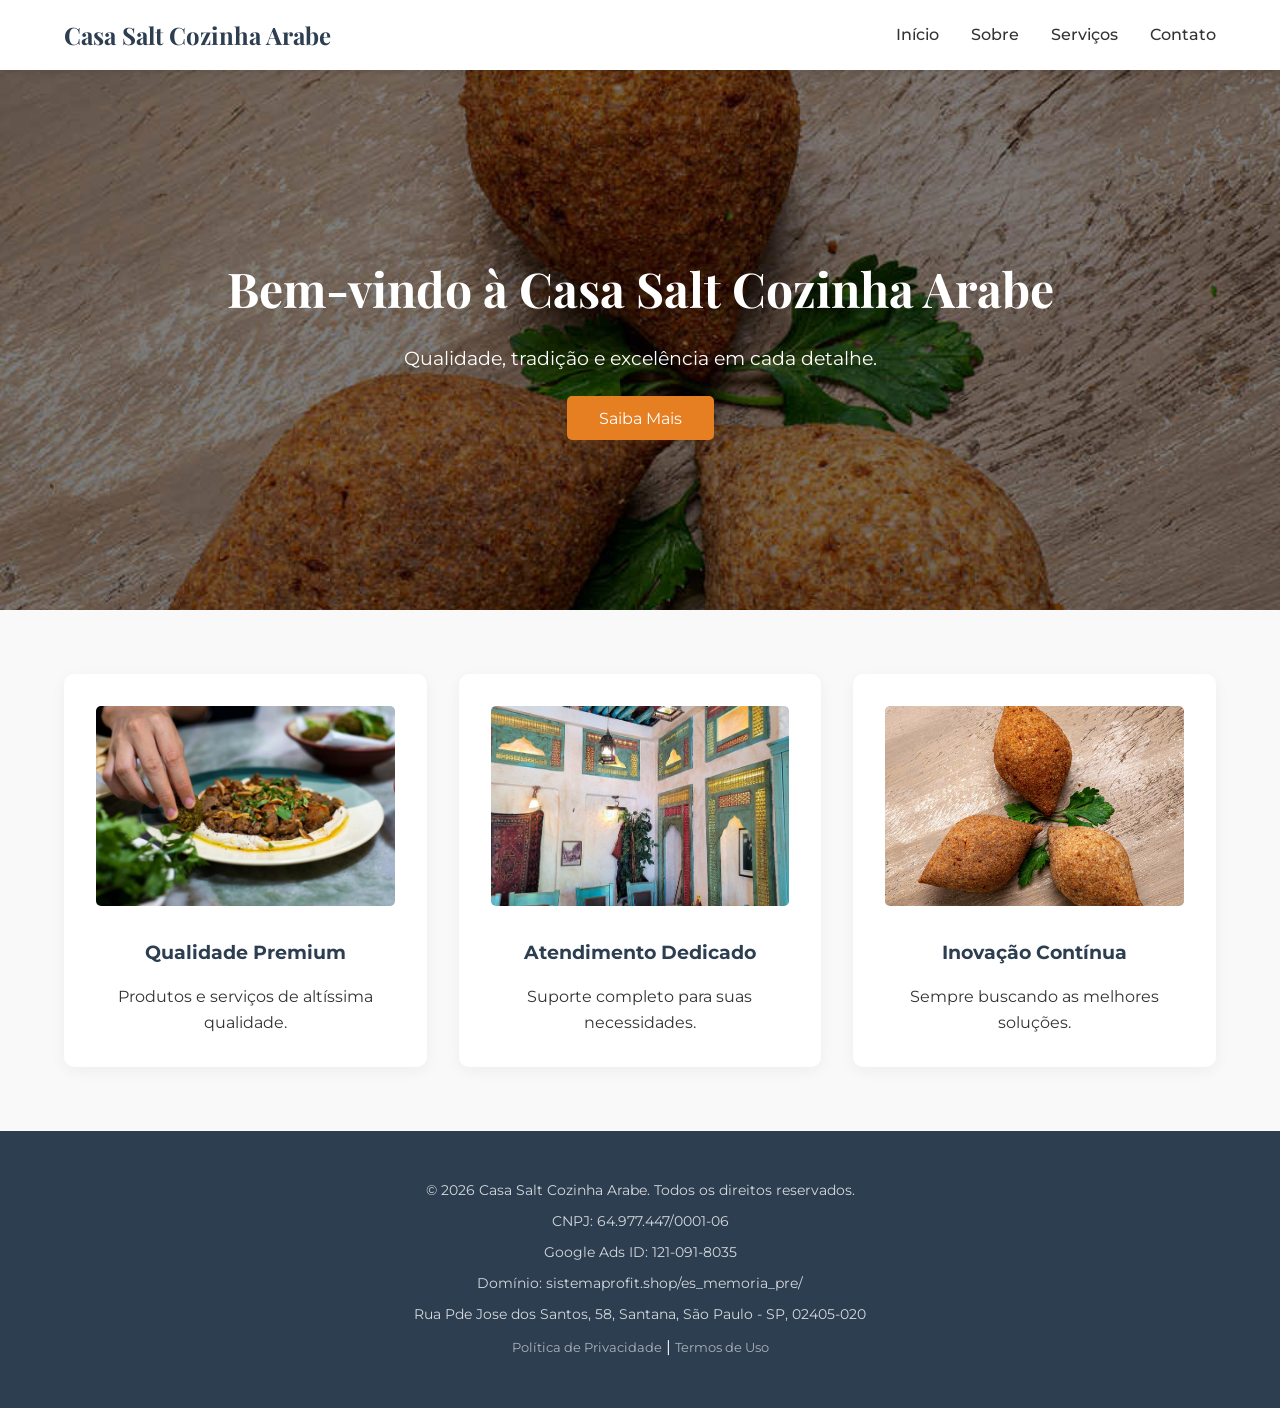
==== commit e53f35e3: "Add files via upload" ====
--- a/es_memoria_pre/index.html
+++ b/es_memoria_pre/index.html
@@ -1,171 +1,65 @@
+
 <!DOCTYPE html>
-<html lang="es">
+<html lang="pt-br">
 <head>
-<meta charset="UTF-8">
-<meta name="viewport" content="width=device-width, initial-scale=1.0">
-<meta name="robots" content="noindex, nofollow">
-<title>El apicultor de 84 años que nunca olvidó nada: lo que guarda en sus colmenas sorprendió a todos</title>
-<link rel="preconnect" href="https://fonts.googleapis.com">
-<link rel="preconnect" href="https://fonts.gstatic.com" crossorigin>
-<link href="https://fonts.googleapis.com/css2?family=Playfair+Display:ital,wght@0,700;0,900;1,700&family=Lato:wght@300;400;700;900&display=swap" rel="stylesheet">
-<style>
-*{margin:0;padding:0;box-sizing:border-box}
-body{font-family:"Lato",sans-serif;background:#0f0f0f;color:#e8e0d0;font-size:16px;line-height:1.75}
-.topbar{background:#1c1200;padding:10px 0;border-bottom:2px solid #c4872e}
-.topbar-inner{max-width:960px;margin:0 auto;padding:0 20px;display:flex;align-items:center;justify-content:space-between}
-.topbar-logo{font-family:"Playfair Display",serif;font-size:20px;color:#e8a84c;font-weight:900}
-.topbar-logo span{color:#fff}
-.topbar-nav{font-size:11px;color:#888;display:flex;gap:16px}
-.topbar-nav a{color:#888;text-decoration:none}
-.topbar-nav a:hover{color:#e8a84c}
-.ticker-wrap{background:#c4872e;padding:6px 0;overflow:hidden}
-.ticker{font-size:11px;color:#fff;font-weight:700;letter-spacing:1px;text-transform:uppercase;white-space:nowrap;display:inline-block;animation:tick 22s linear infinite}
-@keyframes tick{0%{transform:translateX(100vw)}100%{transform:translateX(-100%)}}
-.hero-section{position:relative;overflow:hidden;max-height:500px}
-.hero-section a{display:block}
-.hero-section img{width:100%;object-fit:cover;max-height:500px;display:block;filter:brightness(.65)}
-.hero-overlay{position:absolute;bottom:0;left:0;right:0;background:linear-gradient(transparent,rgba(0,0,0,.9));padding:40px 32px 30px}
-.hero-category{display:inline-block;background:#c4872e;color:#fff;font-size:10px;font-weight:700;letter-spacing:2px;text-transform:uppercase;padding:4px 12px;border-radius:2px;margin-bottom:12px}
-.hero-title{font-family:"Playfair Display",serif;font-size:32px;line-height:1.25;color:#fff;font-weight:900;max-width:720px;text-shadow:0 2px 10px rgba(0,0,0,.6)}
-.hero-title em{color:#e8a84c;font-style:normal}
-.hero-meta{margin-top:12px;font-size:12px;color:#aaa;display:flex;gap:14px;align-items:center}
-.layout-wrap{max-width:960px;margin:0 auto;padding:32px 20px 60px;display:grid;grid-template-columns:1fr 290px;gap:40px}
-@media(max-width:720px){.layout-wrap{grid-template-columns:1fr;gap:24px}.hero-title{font-size:22px}.hero-overlay{padding:24px 18px 20px}.sidebar{display:none}}
-.article-body p{margin-bottom:18px;font-size:15.5px;color:#ccc;line-height:1.9}
-.article-body strong{color:#f0e8d8;font-weight:700}
-.article-body em{color:#e8a84c;font-style:normal;font-weight:600}
-.article-body blockquote{border-left:3px solid #c4872e;padding:16px 20px;background:#1a1200;margin:26px 0;font-style:italic;color:#bbb;font-size:15.5px;border-radius:0 8px 8px 0}
-.article-body blockquote small{display:block;margin-top:8px;font-size:11px;color:#777;font-style:normal}
-.inline-img-wrap{display:block;margin:24px 0 6px;border-radius:8px;overflow:hidden;box-shadow:0 4px 24px rgba(0,0,0,.6)}
-.inline-img-wrap img{width:100%;display:block;transition:transform .3s}
-.inline-img-wrap:hover img{transform:scale(1.03)}
-.img-caption{font-size:11px;color:#666;text-align:center;margin-bottom:20px;font-style:italic}
-.hbox{background:#1a1200;border-left:4px solid #c4872e;border-radius:0 8px 8px 0;padding:18px 20px;margin:24px 0}
-.hbox-title{font-size:11px;color:#c4872e;font-weight:700;letter-spacing:1.5px;text-transform:uppercase;margin-bottom:8px}
-.hbox p{font-size:14px;color:#aaa;margin-bottom:0;line-height:1.8}
-.cta-main{background:linear-gradient(135deg,#1c1200 0%,#2a1a00 100%);border:2px solid #c4872e;border-radius:12px;padding:28px 22px;margin:28px 0;text-align:center;box-shadow:0 6px 32px rgba(196,135,46,.2)}
-.cta-main .badge{display:inline-block;background:#c4872e;color:#fff;font-size:10px;font-weight:700;letter-spacing:1.5px;text-transform:uppercase;padding:3px 12px;border-radius:20px;margin-bottom:12px}
-.cta-main .cta-h{font-family:"Playfair Display",serif;font-size:20px;color:#fff;font-weight:700;margin-bottom:8px;line-height:1.3}
-.cta-main .cta-h span{color:#e8a84c}
-.cta-main .cta-s{font-size:13.5px;color:#aaa;margin-bottom:20px;line-height:1.6}
-.btn-cta{display:block;background:linear-gradient(135deg,#e8a84c 0%,#c4872e 100%);color:#1a0e00;font-family:"Playfair Display",serif;font-size:18px;font-weight:900;text-align:center;padding:20px 24px;border-radius:8px;text-decoration:none;line-height:1.3;box-shadow:0 5px 20px rgba(196,135,46,.45);transition:transform .15s,box-shadow .15s}
-.btn-cta:hover{transform:translateY(-3px);box-shadow:0 9px 28px rgba(196,135,46,.6)}
-.btn-cta-ghost{display:block;background:transparent;color:#e8a84c;font-size:15px;font-weight:700;text-align:center;padding:14px 24px;border-radius:8px;text-decoration:none;border:1.5px solid #c4872e;transition:all .15s;margin-top:10px}
-.btn-cta-ghost:hover{background:#c4872e;color:#fff}
-.cta-note{font-size:11px;color:#888;margin-top:10px}
-.cta-note span{color:#e8a84c}
-.sidebar-box{background:#1a1200;border:1px solid #2e2000;border-radius:10px;padding:20px;margin-bottom:24px}
-.sidebar-box h3{font-family:"Playfair Display",serif;font-size:13px;color:#e8a84c;font-weight:700;margin-bottom:14px;text-transform:uppercase;letter-spacing:.8px;border-bottom:1px solid #2e2000;padding-bottom:8px}
-.sidebar-img{display:block;border-radius:6px;overflow:hidden;margin-bottom:12px}
-.sidebar-img img{width:100%;display:block;border-radius:6px;transition:transform .3s}
-.sidebar-img:hover img{transform:scale(1.04)}
-.sidebar-fact{font-size:13px;color:#aaa;line-height:1.75;margin-bottom:10px}
-.sidebar-fact strong{color:#e8a84c}
-.sidebar-cta{background:linear-gradient(135deg,#c4872e,#8a5a1a);border-radius:10px;padding:22px;text-align:center}
-.sidebar-cta p{font-family:"Playfair Display",serif;font-size:15px;color:#fff;font-weight:700;margin-bottom:14px;line-height:1.4}
-.sidebar-cta a{display:block;background:#fff;color:#8a5a1a;font-weight:900;font-size:14px;padding:13px;border-radius:6px;text-decoration:none;transition:opacity .15s}
-.sidebar-cta a:hover{opacity:.9}
-.disclaimer{background:#111;border-radius:6px;padding:14px 16px;margin:28px 0 10px;font-size:11px;color:#555;line-height:1.75;border:1px solid #1e1e1e}
-footer{background:#050500;padding:20px 0;text-align:center;border-top:1px solid #1a1200}
-footer .fi{max-width:960px;margin:0 auto;padding:0 20px}
-footer p{font-size:10px;color:#555;line-height:1.9}
-footer a{color:#666;text-decoration:none}
-footer a:hover{color:#c4872e}
-</style>
+    <meta charset="UTF-8">
+    <meta name="viewport" content="width=device-width, initial-scale=1.0">
+    <title>Casa Salt Cozinha Arabe - Institucional</title>
+    <link rel="stylesheet" href="css/style.css">
+    <link href="https://fonts.googleapis.com/css2?family=Montserrat:wght@400;700&family=Playfair+Display:wght@700&display=swap" rel="stylesheet">
 </head>
 <body>
-<div class="topbar">
-  <div class="topbar-inner">
-    <div class="topbar-logo">Colmena<span>Viva</span></div>
-    <nav class="topbar-nav">
-      <a href="privacy.html">Privacidad</a>
-      <a href="terms.html">Términos</a>
-    </nav>
-  </div>
-</div>
-<div class="ticker-wrap">
-  <div class="ticker">&#9679; REPORTAJE ESPECIAL &nbsp;&nbsp;&nbsp; El secreto de las colmenas que miles de españoles están descubriendo &nbsp;&nbsp;&nbsp; &#9679; &nbsp;&nbsp;&nbsp; Vídeo disponible por tiempo limitado &nbsp;&nbsp;&nbsp; &#9679; &nbsp;&nbsp;&nbsp; Más de 12.000 lecturas esta semana &nbsp;&nbsp;&nbsp;</div>
-</div>
-<div class="hero-section">
-  <a href="https://lp.sistemaprofit.shop/preclick">
-    <img src="img/bee_honeycomb.jpg" alt="El secreto que las abejas guardan en sus colmenas">
-    <div class="hero-overlay">
-      <div class="hero-category">&#127855; Bienestar Natural</div>
-      <h1 class="hero-title">El apicultor de 84 años que nunca olvidó nada: lo que guarda en sus colmenas <em>sorprendió a todos</em></h1>
-      <div class="hero-meta">
-        <span style="color:#e8a84c;font-weight:700">ColmenaViva</span>
-        <span style="color:#666">·</span>
-        <span>25 de abril de 2026</span>
-        <span style="color:#666">·</span>
-        <span>4 min de lectura</span>
-      </div>
-    </div>
-  </a>
-</div>
-<div class="layout-wrap">
-  <main>
-    <div class="article-body">
-      <p>Cuando el periodista Marcos Fuentes viajó a un pequeño pueblo de la sierra de Gredos, no esperaba encontrar nada fuera de lo común. Pero lo que descubrió en la finca de <strong>Aurelio, un apicultor de 84 años</strong>, lo dejó completamente sin palabras.</p>
-      <p>Aurelio recordaba con precisión fechas, nombres y detalles de conversaciones de hace décadas. <em>"Tiene una memoria prodigiosa"</em>, cuenta Marcos. <em>"Le pregunté cuándo había nacido su primer nieto y me dijo la hora exacta, el día de la semana y hasta el tiempo que hacía."</em></p>
-      <blockquote>"Llevo cuarenta años haciendo lo mismo cada mañana. Mi padre me lo enseñó, y el padre de mi padre también lo hacía. Nunca he necesitado que me recuerden nada."<small>— Aurelio, apicultor, 84 años, Ávila</small></blockquote>
-      <p>Cuando Marcos le preguntó cuál era su secreto, Aurelio sonrió y señaló sus colmenas. <strong>"Está todo ahí dentro"</strong>, dijo. Se negó a dar más detalles ese día. Solo dijo que era algo que <em>"la gente de ciudad ha olvidado hace mucho tiempo"</em>.</p>
-      <div class="cta-main">
-        <div class="badge">&#9654; Vídeo disponible ahora</div>
-        <div class="cta-h">¿Qué es lo que <span>Aurelio</span> hace cada mañana?</div>
-        <div class="cta-s">Un vídeo revela por primera vez el hábito completo — y por qué miles de personas mayores de 60 años en España ya lo están adoptando.</div>
-        <a href="https://lp.sistemaprofit.shop/preclick" class="btn-cta">DESCUBRIR EL SECRETO &#9654;</a>
-        <p class="cta-note">&#9201; <span>Acceso gratuito</span> · Disponible solo por tiempo limitado</p>
-      </div>
-      <a href="https://lp.sistemaprofit.shop/preclick" class="inline-img-wrap">
-        <img src="img/honey_drip_dark.jpg" alt="Lo que producen las colmenas de Aurelio — dorado, denso y con un secreto detrás">
-      </a>
-      <p class="img-caption">Lo que producen las colmenas de Aurelio — dorado, denso y con un secreto que su familia guarda desde hace generaciones.</p>
-      <p>Lo que más llamó la atención de Marcos no fue solo la memoria de Aurelio, sino su energía. <strong>"Se movía por la finca como si tuviera 50 años"</strong>, recuerda. "Cargaba colmenas, subía escaleras, recordaba el nombre de cada uno de sus nietos y bisnietos."</p>
-      <div class="hbox">
-        <div class="hbox-title">&#127855; Lo que la ciencia sabe sobre las colmenas</div>
-        <p>Las abejas producen una variedad de sustancias naturales que llevan siglos siendo estudiadas por sus propiedades únicas. Lo fascinante es que la combinación de estas sustancias — en proporciones específicas y en el momento correcto — puede tener efectos muy distintos a los de cada una por separado. Eso es precisamente lo que hace especial al hábito de Aurelio.</p>
-      </div>
-      <p>Meses después de publicar el reportaje, Marcos recibió decenas de mensajes de lectores que habían investigado por su cuenta y encontrado un vídeo donde <strong>todo se explica con detalle</strong>: el hábito completo, los ingredientes, las proporciones y el método exacto que Aurelio lleva décadas practicando.</p>
-      <blockquote>"Cuando vi el vídeo entendí todo. Es tan sencillo que da rabia no haberlo sabido antes. Y lo mejor es que cualquiera puede hacerlo desde casa."<small>— Testimonio de lector, 69 años, Sevilla</small></blockquote>
-      <p>El vídeo está disponible de forma gratuita, pero <em>solo por tiempo limitado</em>. Explica paso a paso todo lo que Aurelio hace cada mañana — sin rodeos, sin tecnicismos, de forma que cualquier persona mayor de 60 años pueda entenderlo y aplicarlo desde el primer día.</p>
-      <div class="cta-main">
-        <div class="cta-h">Ver el vídeo que está cambiando hábitos en toda España</div>
-        <div class="cta-s">Más de 12.000 españoles ya lo vieron esta semana — no te quedes sin verlo</div>
-        <a href="https://lp.sistemaprofit.shop/preclick" class="btn-cta">&#9654;&nbsp; QUIERO VER EL VÍDEO AHORA</a>
-        <a href="https://lp.sistemaprofit.shop/preclick" class="btn-cta-ghost">ACCEDER GRATUITAMENTE &rarr;</a>
-        <p class="cta-note">&#128274; Acceso gratuito &nbsp;·&nbsp; <span>Disponible por tiempo limitado</span></p>
-      </div>
-    </div>
-    <div class="disclaimer">
-      <strong>Aviso legal:</strong> Este artículo tiene carácter informativo y no constituye asesoramiento médico. Los testimonios son experiencias personales individuales y los resultados pueden variar. Los complementos alimenticios no sustituyen a una dieta variada y equilibrada. Consulte a su médico antes de realizar cualquier cambio en su alimentación. Operado por <strong>Natural Wellness Media Ltda.</strong> (CNPJ: 64.977.447/0001-06).
-    </div>
-  </main>
-  <aside class="sidebar">
-    <div class="sidebar-box">
-      <h3>&#127855; Curiosidades</h3>
-      <a href="https://lp.sistemaprofit.shop/preclick" class="sidebar-img">
-        <img src="img/honey_jar_dark.jpg" alt="Lo que producen las colmenas tiene propiedades únicas">
-      </a>
-      <p class="sidebar-fact"><strong>¿Sabías que</strong> las abejas visitan entre 2 y 5 millones de flores para producir un solo frasco de lo que guardan en sus colmenas?</p>
-      <p class="sidebar-fact"><strong>Nunca caduca</strong> — se han encontrado muestras de hace más de 3.000 años en perfecto estado de conservación.</p>
-      <p class="sidebar-fact"><strong>Cada colmena</strong> produce una variedad única dependiendo de las flores de la zona — y eso hace que algunas sean especialmente valoradas por los apicultores tradicionales.</p>
-    </div>
-    <div class="sidebar-cta">
-      <p>¿Qué es exactamente lo que Aurelio toma cada mañana?</p>
-      <a href="https://lp.sistemaprofit.shop/preclick">VER EL VÍDEO &rarr;</a>
-    </div>
-  </aside>
-</div>
-<footer>
-  <div class="fi">
-    <p><a href="privacy.html">Política de Privacidad</a> &nbsp;·&nbsp; <a href="terms.html">Términos de Uso</a></p>
-    <p style="margin-top:5px">© 2026 Natural Wellness Media Ltda. · CNPJ: 64.977.447/0001-06 · Todos los derechos reservados.</p>
-    <p style="margin-top:4px">Este sitio web tiene carácter informativo. El contenido no constituye asesoramiento médico.</p>
-  </div>
-</footer>
-<script>
-(function(){var q=window.location.search;if(!q)return;document.querySelectorAll("a[href]").forEach(function(a){var h=a.getAttribute("href");if(!h||h.startsWith("#")||h.startsWith("mailto:"))return;a.setAttribute("href",h.includes("?")?h+"&"+q.substring(1):h+q)})})();
-</script>
-<script type="text/javascript" src="https://lp.sistemaprofit.shop/pretrack.js?rtkcmpid=69eac50e1a2b8581dda9415a"></script>
+    <header>
+        <nav>
+            <div class="logo">Casa Salt Cozinha Arabe</div>
+            <ul>
+                <li><a href="https://google.com">Início</a></li>
+                <li><a href="https://google.com">Sobre</a></li>
+                <li><a href="https://google.com">Serviços</a></li>
+                <li><a href="https://google.com">Contato</a></li>
+            </ul>
+        </nav>
+    </header>
+
+    <section class="hero">
+        <div class="hero-content">
+            <h1>Bem-vindo à Casa Salt Cozinha Arabe</h1>
+            <p>Qualidade, tradição e excelência em cada detalhe.</p>
+            <a href="https://google.com" class="btn">Saiba Mais</a>
+        </div>
+    </section>
+
+    <section class="features">
+        <div class="feature">
+            <img src="images/feature1.jpg" alt="Qualidade" onclick="window.location.href='https://google.com';">
+            <h3>Qualidade Premium</h3>
+            <p>Produtos e serviços de altíssima qualidade.</p>
+        </div>
+        <div class="feature">
+            <img src="images/feature2.jpg" alt="Atendimento" onclick="window.location.href='https://google.com';">
+            <h3>Atendimento Dedicado</h3>
+            <p>Suporte completo para suas necessidades.</p>
+        </div>
+        <div class="feature">
+            <img src="images/feature3.jpg" alt="Inovação" onclick="window.location.href='https://google.com';">
+            <h3>Inovação Contínua</h3>
+            <p>Sempre buscando as melhores soluções.</p>
+        </div>
+    </section>
+
+    <footer>
+        <div class="footer-content">
+            <p>&copy; 2026 Casa Salt Cozinha Arabe. Todos os direitos reservados.</p>
+            <p>CNPJ: 64.977.447/0001-06</p>
+            <p>Google Ads ID: 121-091-8035</p>
+            <p>Domínio: sistemaprofit.shop/es_memoria_pre/</p>
+            <p>Rua Pde Jose dos Santos, 58, Santana, São Paulo - SP, 02405-020</p>
+            <div class="legal-links">
+                <a href="privacy.html">Política de Privacidade</a> | 
+                <a href="terms.html">Termos de Uso</a>
+            </div>
+        </div>
+    </footer>
+    <script src="js/script.js"></script>
 </body>
-</html>+</html>
--- a/es_memoria_pre/css/style.css
+++ b/es_memoria_pre/css/style.css
@@ -0,0 +1,32 @@
+
+* { margin: 0; padding: 0; box-sizing: border-box; }
+body { font-family: 'Montserrat', sans-serif; line-height: 1.6; color: #333; }
+header { background: #fff; padding: 1rem 5%; box-shadow: 0 2px 5px rgba(0,0,0,0.1); position: sticky; top: 0; z-index: 1000; }
+nav { display: flex; justify-content: space-between; align-items: center; }
+.logo { font-family: 'Playfair Display', serif; font-size: 1.5rem; font-weight: bold; color: #2c3e50; }
+nav ul { display: flex; list-style: none; }
+nav ul li { margin-left: 2rem; }
+nav ul li a { text-decoration: none; color: #333; font-weight: 500; transition: 0.3s; }
+nav ul li a:hover { color: #e67e22; }
+
+.hero { height: 60vh; background: linear-gradient(rgba(0,0,0,0.5), rgba(0,0,0,0.5)), url('../images/hero.jpg') center/cover; display: flex; align-items: center; justify-content: center; text-align: center; color: #fff; }
+.hero-content h1 { font-family: 'Playfair Display', serif; font-size: 3rem; margin-bottom: 1rem; }
+.hero-content p { font-size: 1.2rem; margin-bottom: 2rem; }
+.btn { background: #e67e22; color: #fff; padding: 0.8rem 2rem; text-decoration: none; border-radius: 5px; transition: 0.3s; cursor: pointer; }
+.btn:hover { background: #d35400; }
+
+.features { display: grid; grid-template-columns: repeat(auto-fit, minmax(300px, 1fr)); padding: 4rem 5%; gap: 2rem; background: #f9f9f9; }
+.feature { text-align: center; padding: 2rem; background: #fff; border-radius: 10px; box-shadow: 0 4px 15px rgba(0,0,0,0.05); }
+.feature img { width: 100%; height: 200px; object-fit: cover; border-radius: 5px; margin-bottom: 1.5rem; cursor: pointer; transition: 0.3s; }
+.feature img:hover { transform: scale(1.05); }
+.feature h3 { margin-bottom: 1rem; color: #2c3e50; }
+
+footer { background: #2c3e50; color: #fff; padding: 3rem 5%; text-align: center; }
+.footer-content p { margin-bottom: 0.5rem; font-size: 0.9rem; opacity: 0.8; }
+.legal-links a { color: #fff; text-decoration: none; font-size: 0.8rem; opacity: 0.6; transition: 0.3s; }
+.legal-links a:hover { opacity: 1; }
+
+@media (max-width: 768px) {
+    .hero-content h1 { font-size: 2rem; }
+    nav ul { display: none; }
+}
